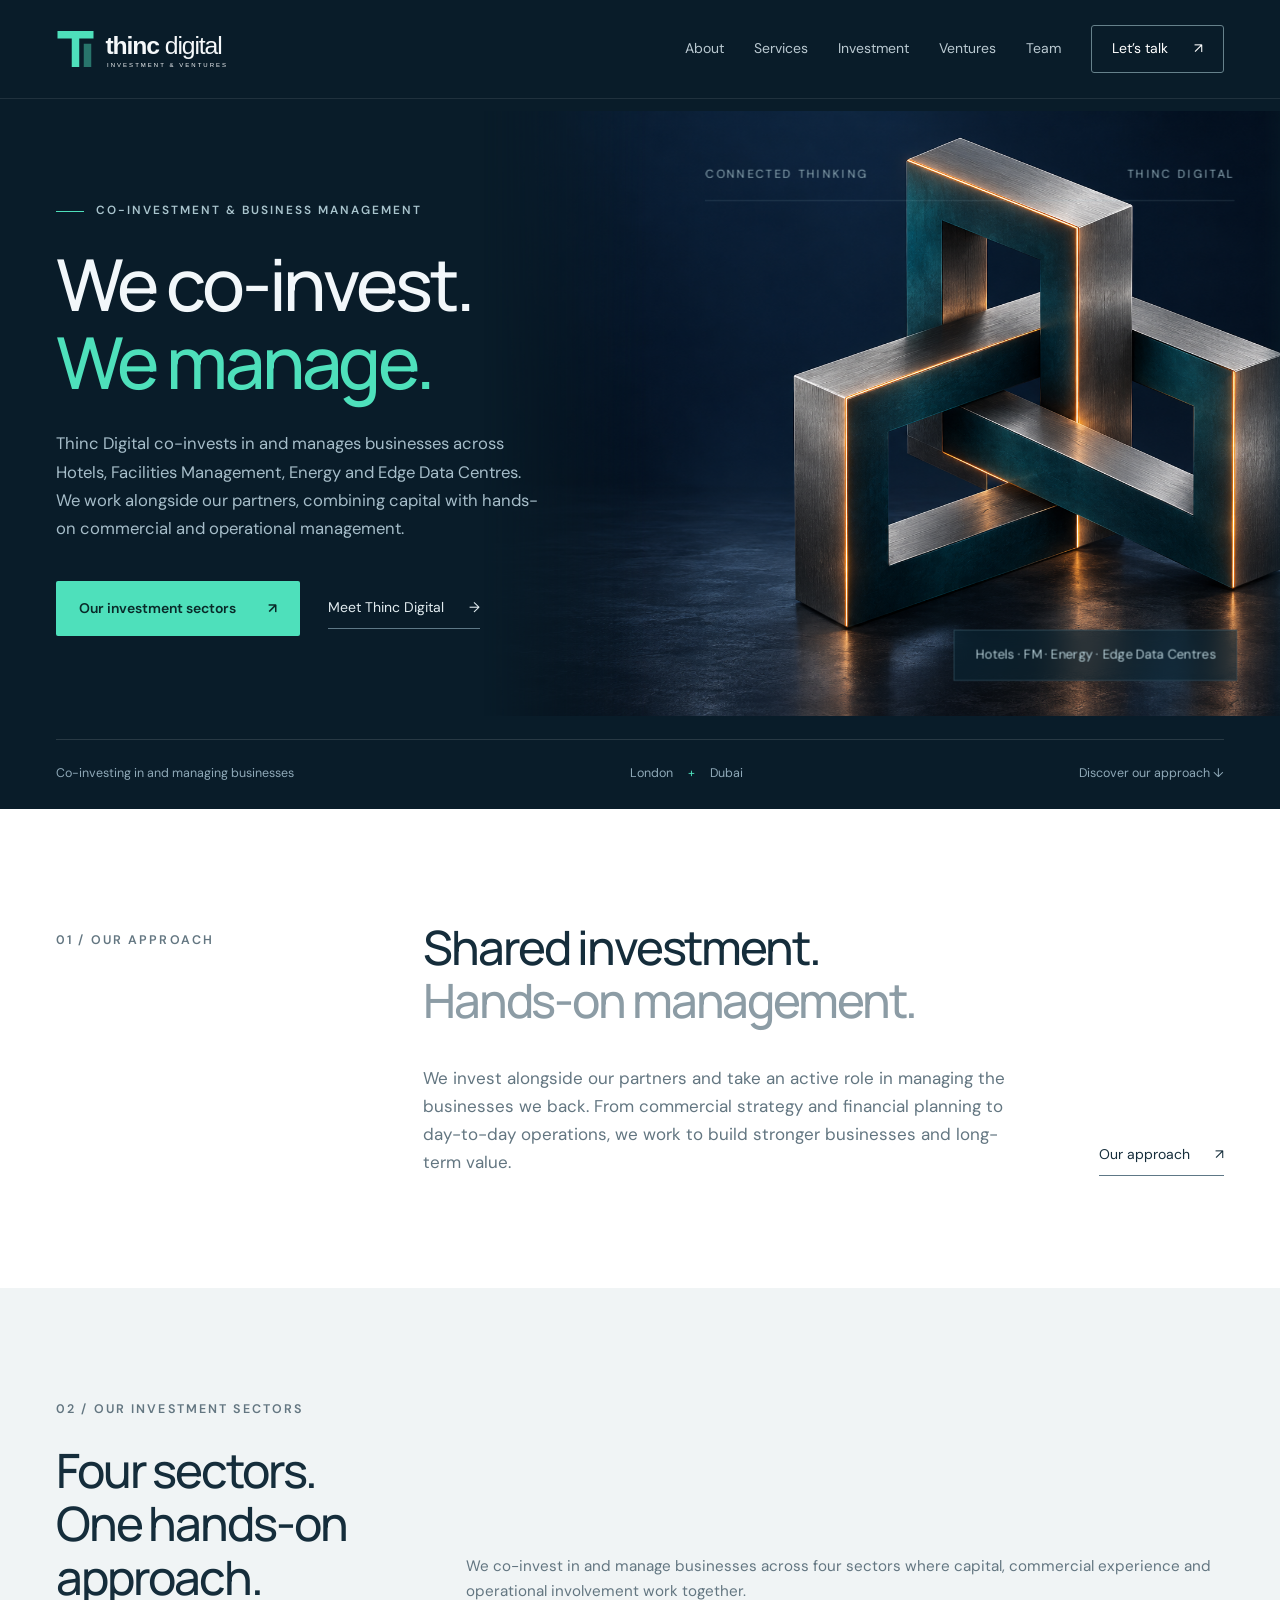
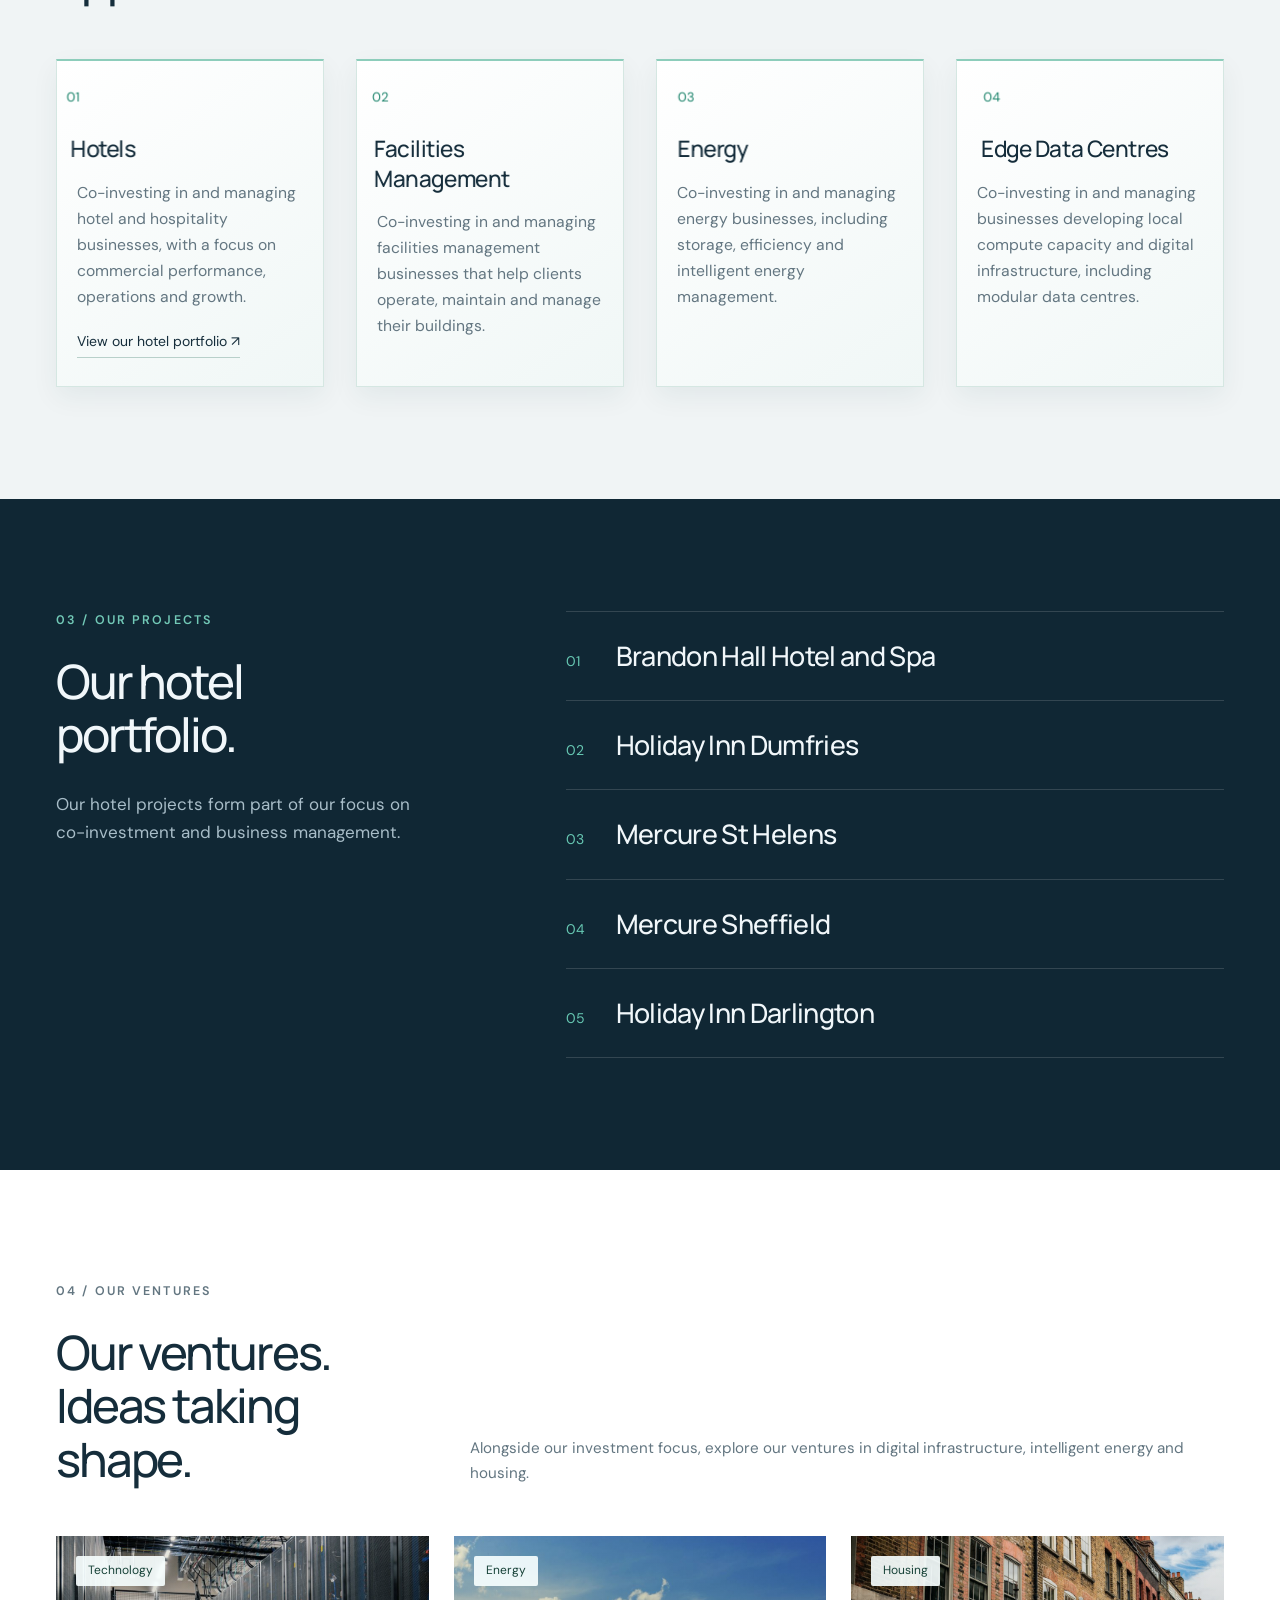
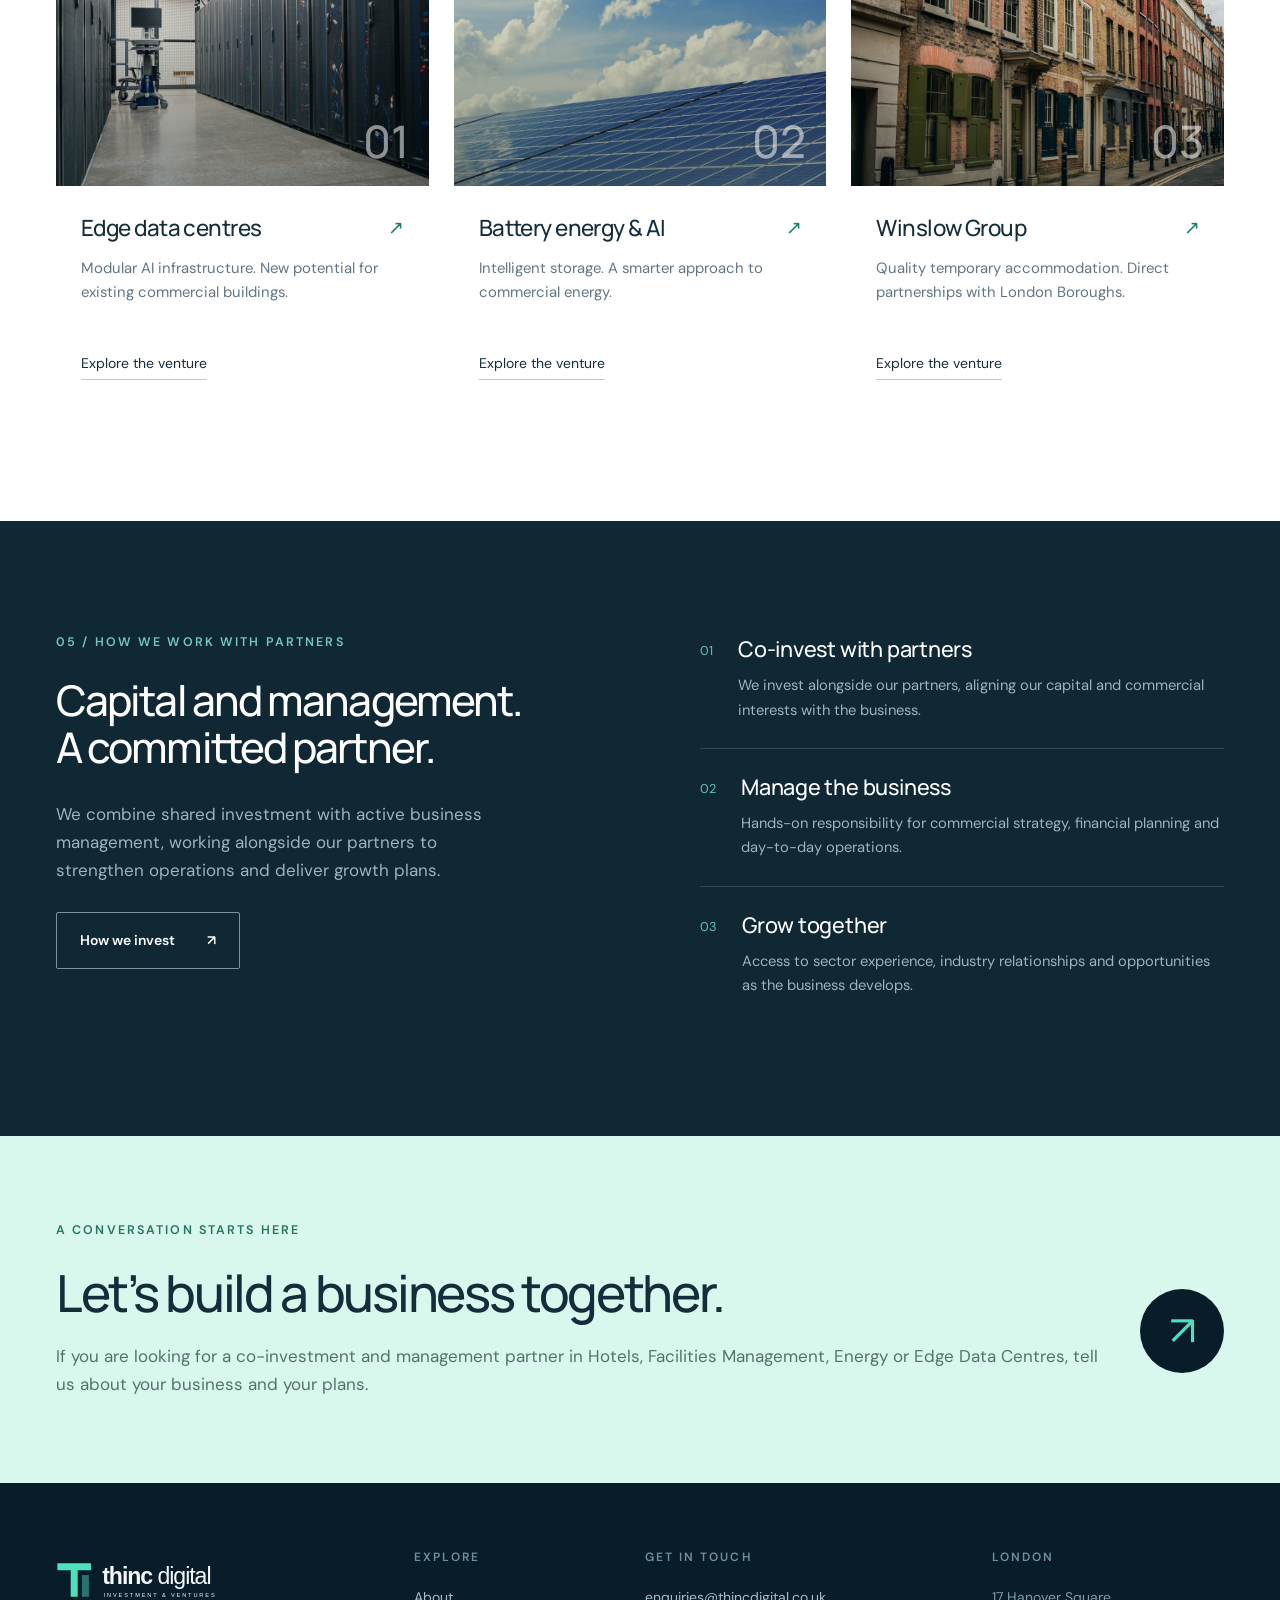
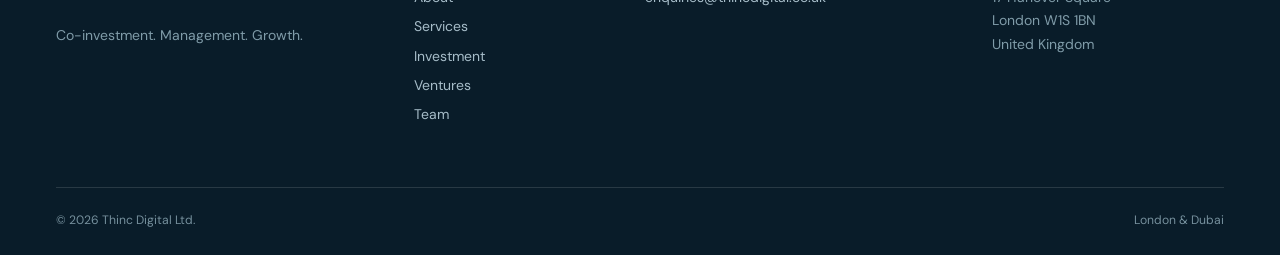
==== index.html @ 0d897b1b "Add files via upload" ====
<!doctype html><html lang="en-GB"><head><meta charset="utf-8"><meta name="viewport" content="width=device-width,initial-scale=1"><title>Co-investment & Business Management — Thinc Digital</title><meta name="description" content="Thinc Digital co-invests in and manages businesses across Hotels, Facilities Management, Energy and Edge Data Centres, combining capital with hands-on commercial and operational management."><meta name="theme-color" content="#091c29"><link rel="icon" href="assets/img/favicon.svg" type="image/svg+xml"><link rel="stylesheet" href="assets/styles.css?v=8"></head><body><a class="skip" href="#main">Skip to content</a><header><div class="container nav"><a class="brand" href="index.html" aria-label="Thinc Digital home"><img src="assets/img/logo.svg" alt="Thinc Digital" width="240" height="52"></a><button class="menu" aria-expanded="false" aria-controls="navigation">Menu <span>＋</span></button><nav id="navigation" aria-label="Main navigation"><a href="about.html" >About</a><a href="services.html" >Services</a><a href="investment.html" >Investment</a><a href="index.html#ventures" >Ventures</a><a href="team.html" >Team</a><a class="contact-link" href="contact.html">Let’s talk <span>↗</span></a></nav></div></header><main id="main"><section class="hero"><div class="container hero-grid"><div class="hero-copy"><p class="eyebrow"><span class="mini-line"></span>Co-investment &amp; business management</p><h1>We co-invest.<br><em>We manage.</em></h1><p class="hero-desc">Thinc Digital co-invests in and manages businesses across Hotels, Facilities Management, Energy and Edge Data Centres. We work alongside our partners, combining capital with hands-on commercial and operational management.</p><div class="actions"><a class="button primary" href="#sectors">Our investment sectors <span>↗</span></a><a class="text-link" href="about.html">Meet Thinc Digital <span>→</span></a></div></div><div class="hero-visual entrance-3d" tabindex="0" role="img" aria-label="Three-second animated three-dimensional sculpture representing investment in hotels, facilities management, energy and edge data centres. Move your pointer or use arrow keys to change perspective."><img class="sculpture" src="assets/img/hero-3d.png" alt="" width="1536" height="1024"><div class="visual-caption"><span>CONNECTED THINKING</span><span>THINC DIGITAL</span></div><span class="scene-label">Hotels · FM · Energy · Edge Data Centres</span></div></div><div class="container hero-bottom"><span>Co-investing in and managing businesses</span><span>London <span class="cross">+</span> Dubai</span><a href="#intro">Discover our approach ↓</a></div></section>
<section class="intro section" id="intro"><div class="container intro-grid"><p class="eyebrow">01 / Our approach</p><div><h2>Shared investment.<br><span class="muted">Hands-on management.</span></h2><div class="intro-bottom"><p>We invest alongside our partners and take an active role in managing the businesses we back. From commercial strategy and financial planning to day-to-day operations, we work to build stronger businesses and long-term value.</p><a class="text-link dark-link" href="about.html">Our approach <span>↗</span></a></div></div></div></section>
<section class="section tinted" id="sectors"><div class="container"><div class="section-heading"><div><p class="eyebrow">02 / Our investment sectors</p><h2>Four sectors.<br>One hands-on approach.</h2></div><p>We co-invest in and manage businesses across four sectors where capital, commercial experience and operational involvement work together.</p></div><div class="detail-grid"><article><span class="detail-number">01</span><h3>Hotels</h3><p>Co-investing in and managing hotel and hospitality businesses, with a focus on commercial performance, operations and growth.</p><a class="card-link" href="#hotel-portfolio">View our hotel portfolio ↗</a></article><article><span class="detail-number">02</span><h3>Facilities Management</h3><p>Co-investing in and managing facilities management businesses that help clients operate, maintain and manage their buildings.</p></article><article><span class="detail-number">03</span><h3>Energy</h3><p>Co-investing in and managing energy businesses, including storage, efficiency and intelligent energy management.</p></article><article><span class="detail-number">04</span><h3>Edge Data Centres</h3><p>Co-investing in and managing businesses developing local compute capacity and digital infrastructure, including modular data centres.</p></article></div></div></section><section class="section hotel-portfolio" id="hotel-portfolio" aria-labelledby="hotel-portfolio-title"><div class="container hotel-portfolio-layout"><div class="hotel-portfolio-heading"><p class="eyebrow">03 / Our projects</p><h2 id="hotel-portfolio-title">Our hotel<br>portfolio.</h2><p>Our hotel projects form part of our focus on co-investment and business management.</p></div><ol class="hotel-projects"><li><span class="hotel-index">01</span><h3>Brandon Hall Hotel and Spa</h3></li><li><span class="hotel-index">02</span><h3>Holiday Inn Dumfries</h3></li><li><span class="hotel-index">03</span><h3>Mercure St Helens</h3></li><li><span class="hotel-index">04</span><h3>Mercure Sheffield</h3></li><li><span class="hotel-index">05</span><h3>Holiday Inn Darlington</h3></li></ol></div></section><section class="section" id="ventures"><div class="container"><div class="section-heading"><div><p class="eyebrow">04 / Our ventures</p><h2>Our ventures.<br>Ideas taking shape.</h2></div><p>Alongside our investment focus, explore our ventures in digital infrastructure, intelligent energy and housing.</p></div><div class="venture-grid"><a class="venture-card" href="ventures/edge-data-centres.html"><div class="venture-image v01"><span class="sector">Technology</span><span class="venture-number">01</span></div><div class="venture-content"><h3>Edge data centres<span>↗</span></h3><p>Modular AI infrastructure. New potential for existing commercial buildings.</p><span class="card-link">Explore the venture</span></div></a><a class="venture-card" href="ventures/battery-energy-ai.html"><div class="venture-image v02"><span class="sector">Energy</span><span class="venture-number">02</span></div><div class="venture-content"><h3>Battery energy & AI<span>↗</span></h3><p>Intelligent storage. A smarter approach to commercial energy.</p><span class="card-link">Explore the venture</span></div></a><a class="venture-card" href="ventures/winslow-group.html"><div class="venture-image v03" role="img" aria-label="Traditional brick terraced houses in London"><span class="sector">Housing</span><span class="venture-number">03</span></div><div class="venture-content"><h3>Winslow Group<span>↗</span></h3><p>Quality temporary accommodation. Direct partnerships with London Boroughs.</p><span class="card-link">Explore the venture</span></div></a></div></div></section><section class="approach section"><div class="container approach-grid"><div><p class="eyebrow">05 / How we work with partners</p><h2>Capital and management.<br>A committed partner.</h2><p>We combine shared investment with active business management, working alongside our partners to strengthen operations and deliver growth plans.</p><a class="button outline" href="investment.html">How we invest <span>↗</span></a></div><div class="approach-list"><article><span>01</span><div><h3>Co-invest with partners</h3><p>We invest alongside our partners, aligning our capital and commercial interests with the business.</p></div></article><article><span>02</span><div><h3>Manage the business</h3><p>Hands-on responsibility for commercial strategy, financial planning and day-to-day operations.</p></div></article><article><span>03</span><div><h3>Grow together</h3><p>Access to sector experience, industry relationships and opportunities as the business develops.</p></div></article></div></div></section><section class="cta"><div class="container"><p class="eyebrow">A conversation starts here</p><div class="cta-row"><div><h2>Let’s build a business together.</h2><p>If you are looking for a co-investment and management partner in Hotels, Facilities Management, Energy or Edge Data Centres, tell us about your business and your plans.</p></div><a class="round-link" href="contact.html" aria-label="Contact Thinc Digital">↗</a></div></div></section></main><footer><div class="container"><div class="footer-top"><div><a href="index.html"><img src="assets/img/logo.svg" alt="Thinc Digital" width="240" height="52"></a><p>Co-investment. Management. Growth.</p></div><div><p class="eyebrow">Explore</p><a href="about.html">About</a><a href="services.html">Services</a><a href="investment.html">Investment</a><a href="index.html#ventures">Ventures</a><a href="team.html">Team</a></div><div><p class="eyebrow">Get in touch</p><a href="mailto:enquiries@thincdigital.co.uk">enquiries@thincdigital.co.uk</a></div><div><p class="eyebrow">London</p><p>17 Hanover Square<br>London W1S 1BN<br>United Kingdom</p></div></div><div class="footer-bottom"><span>© 2026 Thinc Digital Ltd.</span><span>London &amp; Dubai</span></div></div></footer><script src="assets/nav.js"></script><script src="assets/depth.js?v=3"></script></body></html>
---- assets/styles.css ----
@import url('https://fonts.googleapis.com/css2?family=DM+Sans:wght@400;450;500;600;700&family=Manrope:wght@400;500;600;650;700;800&display=swap');
:root{--navy:#091c29;--navy2:#102b3a;--teal:#4ee0bb;--ink:#152d3b;--muted:#637681;--line:#dce4e8;--paper:#f0f4f5;--font:'DM Sans',Arial,sans-serif;--display:'Manrope',Arial,sans-serif}*{box-sizing:border-box}html{scroll-behavior:smooth;scroll-padding-top:96px}body{margin:0;background:white;color:var(--ink);font:17px/1.65 var(--font);-webkit-font-smoothing:antialiased}a{color:inherit;text-decoration:none}button{font:inherit}img{max-width:100%;display:block}h1,h2,h3,p{margin:0}h1,h2,h3{font-family:var(--display);font-weight:500;line-height:1.13;letter-spacing:-.045em}h1{font-size:clamp(3rem,5.6vw,5.6rem)}h2{font-size:clamp(2.25rem,3.7vw,3.8rem)}h3{font-size:1.5rem;letter-spacing:-.025em}p{color:var(--muted)}p+p{margin-top:20px}.container{width:min(1320px,calc(100% - 112px));margin:auto}.eyebrow{font-size:.78rem;font-weight:600;text-transform:uppercase;letter-spacing:.17em;line-height:1.5;margin-bottom:25px}.section{padding:112px 0}.skip{position:fixed;top:-60px;left:15px;z-index:100;background:var(--teal);padding:12px}.skip:focus{top:10px}:focus-visible{outline:2px solid #12aa86;outline-offset:6px}header{background:var(--navy);color:#eaf2f5;position:sticky;top:0;z-index:20;border-bottom:1px solid #ffffff18}.nav{display:flex;align-items:center;justify-content:space-between;min-height:98px;gap:30px}.brand img{width:225px;height:auto}nav{display:flex;align-items:center;gap:30px}nav>a{font-size:.9rem;color:#bac9d1;transition:color .2s}nav>a:hover,nav>a[aria-current]{color:var(--teal)}.contact-link{border:1px solid #66818b;border-radius:3px;padding:11px 20px;color:white;display:flex;gap:26px}.menu{display:none}.hero{overflow:hidden;background:var(--navy);color:#f2f7fa}.hero-grid{display:grid;grid-template-columns:1.05fr 1fr;align-items:center;min-height:640px;position:relative;gap:10px}.hero-copy{position:relative;z-index:2;padding:72px 0}.hero .eyebrow{color:#a9c4cd;font-size:.74rem;display:flex;gap:12px;align-items:center}.mini-line{width:28px;height:1px;background:var(--teal)}.hero h1{max-width:700px;line-height:1.09;font-weight:500}.hero h1 em{font-style:normal;color:var(--teal)}.hero-desc{max-width:490px;margin-top:28px;color:#a6bdc9;line-height:1.7;font-size:1.04rem}.actions{display:flex;align-items:center;gap:28px;margin-top:38px;flex-wrap:wrap}.button{display:inline-flex;align-items:center;justify-content:space-between;gap:32px;padding:16px 23px;border-radius:2px;font-size:.88rem;font-weight:600;transition:transform .25s,background .25s}.button:hover{transform:translateY(-3px)}.primary{background:var(--teal);color:#092a29}.primary:hover{background:#80edcf}.text-link{display:inline-flex;align-items:center;gap:25px;font-size:.88rem;border-bottom:1px solid #5e7886;padding:9px 0;color:#e3edf1;white-space:nowrap}.hero-visual{position:relative;min-width:0;height:550px;perspective:1100px;isolation:isolate;transform-style:preserve-3d;--rx:0deg;--ry:0deg;--px:0px;--py:0px;outline-offset:-8px}.sculpture{position:absolute;width:145%;max-width:none;height:110%;left:-31%;top:-6%;object-fit:cover;object-position:70% center;mix-blend-mode:lighten;transform:rotateX(var(--rx)) rotateY(var(--ry)) translate3d(var(--px),var(--py),0);transition:transform .35s ease-out;mask-image:linear-gradient(90deg,transparent,#000 20%,#000 95%,transparent)}.visual-caption{position:absolute;inset:30px 0 auto 55px;display:flex;justify-content:space-between;color:#8ea9b5;font-size:.7rem;letter-spacing:.18em;border-bottom:1px solid #aacbd02c;padding-bottom:16px;transform:translateZ(40px)}.scene-label{position:absolute;bottom:25px;right:0;border:1px solid #60819155;background:#0924339c;backdrop-filter:blur(10px);padding:13px 20px;color:#b3ccd4;font-size:.78rem;transform:translate3d(calc(var(--px) * -1),calc(var(--py) * -1),50px);transition:transform .4s}.hero-bottom{border-top:1px solid #ffffff20;display:flex;justify-content:space-between;gap:20px;padding-top:23px;padding-bottom:25px;font-size:.78rem;color:#8fa9b8}.cross{color:var(--teal);padding:0 12px}.intro-grid{display:grid;grid-template-columns:1fr 2.45fr;gap:40px}.intro .eyebrow{padding-top:10px}.muted{color:#8c9ca5}.intro-bottom{display:flex;gap:40px;align-items:end;justify-content:space-between;margin-top:36px}.intro-bottom p{max-width:590px}.dark-link{color:var(--ink)}.ventures{background:var(--paper)}.section-heading{display:flex;justify-content:space-between;gap:40px;align-items:end;margin-bottom:50px}.section-heading>p{font-size:.95rem}.venture-grid{display:grid;grid-template-columns:repeat(3,1fr);gap:25px;perspective:1200px}.venture-card{display:block;background:white;transition:transform .3s,box-shadow .3s;transform-style:preserve-3d}.venture-card:hover,.venture-card:focus-visible{transform:translateY(-9px) rotateX(2deg);box-shadow:0 25px 45px #12354a15}.venture-image{height:250px;background-color:var(--navy2);background-size:cover;background-position:center;position:relative;overflow:hidden}.venture-image::after{content:'';position:absolute;inset:0;background:linear-gradient(180deg,#04192210,#04192265)}.v01{background-image:url('img/compute.jpg')}.v02{background-image:url('img/energy.jpg')}.v03{background-image:url('img/housing-london.jpg')}.sector{position:absolute;top:20px;left:20px;background:#f8ffffe8;color:#164137;border-radius:2px;padding:5px 12px;font-size:.75rem;z-index:1}.venture-number{position:absolute;right:20px;bottom:15px;color:#fff8;font:500 2.8rem var(--display);z-index:1}.venture-content{padding:29px 25px}.venture-content h3{display:flex;justify-content:space-between;align-items:center;font-size:1.4rem;gap:10px}.venture-content h3 span{font-size:1.2rem;color:#177e68}.venture-content p{margin-top:15px;font-size:.93rem;min-height:76px}.card-link{display:inline-block;border-bottom:1px solid #b8d0ca;font-size:.8rem;margin-top:20px;padding-bottom:4px}.approach{background:#102734;color:white}.approach-grid{display:grid;grid-template-columns:1fr 1fr;gap:120px}.approach .eyebrow{color:#72c9b7}.approach h2{font-size:clamp(2.2rem,3.3vw,3.4rem)}.approach p{color:#9db3bf}.approach-grid>div>p:not(.eyebrow){margin:28px 0;max-width:450px}.outline{border:1px solid #7a939d;color:white}.approach-list article{display:flex;gap:25px;padding:26px 0;border-top:1px solid #ffffff25}.approach-list article:first-child{padding-top:4px;border-top:0}.approach-list article>span{color:#5bc6af;font-size:.8rem;padding-top:3px}.approach-list h3{font-size:1.35rem;letter-spacing:-.01em}.approach-list p{font-size:.92rem;margin-top:12px}.cta{padding:85px 0;background:#d8f7ed}.cta .eyebrow{color:#267462}.cta-row{display:flex;align-items:center;justify-content:space-between;gap:35px}.cta h2{font-size:clamp(2.3rem,4vw,4rem)}.cta p:not(.eyebrow){margin-top:20px;color:#517469}.round-link{display:grid;place-items:center;flex-shrink:0;width:84px;height:84px;background:var(--navy);color:var(--teal);border-radius:50%;font-size:2.6rem;transition:transform .3s}.round-link:hover{transform:rotate(45deg)}footer{background:var(--navy);color:#a7bdc9;padding:65px 0 25px;font-size:.83rem}.footer-top{display:grid;grid-template-columns:1.35fr .8fr 1.3fr 1fr;gap:45px;padding-bottom:55px}.footer-top img{width:210px}.footer-top>div>p:not(.eyebrow){margin-top:18px;color:#809ca9}.footer-top .eyebrow{font-size:.72rem;color:#71909e;margin-bottom:20px}.footer-top a{display:block;margin:6px 0}.footer-top a:hover{color:var(--teal)}.footer-bottom{display:flex;justify-content:space-between;border-top:1px solid #ffffff20;padding-top:22px;color:#76909d;font-size:.76rem}.inner-hero{background:var(--navy);color:#eef6fa;padding:65px 0 100px;position:relative;overflow:hidden}.inner-hero::after{content:'';position:absolute;right:-130px;top:60px;width:550px;height:550px;border:1px solid #4ee0bb28;transform:rotate(35deg);pointer-events:none}.inner-hero .eyebrow{color:var(--teal);margin-top:40px}.inner-hero h1{max-width:950px;font-size:clamp(2.8rem,5vw,5.2rem)}.inner-hero p:not(.eyebrow){max-width:660px;color:#a7bdc9;margin-top:28px;font-size:1.1rem}.inner-hero .button{margin-top:30px}.breadcrumb{font-size:.78rem;color:#72909f}.editorial{display:grid;grid-template-columns:1fr 1fr;gap:90px}.editorial-copy{padding-top:44px}.editorial h2{font-size:clamp(2rem,3.3vw,3.3rem)}.detail-grid{display:grid;grid-template-columns:repeat(3,1fr);gap:32px;margin-top:55px}.detail-grid article{padding:28px 0;border-top:1px solid #b8cdcd}.detail-number{display:block;color:#198269;font-size:.8rem;margin-bottom:25px}.detail-grid h3{font-size:1.4rem;line-height:1.3}.detail-grid p{margin-top:16px;font-size:.98rem}.tinted{background:var(--paper)}.checklist{margin:0;padding:0;list-style:none;color:var(--muted)}.checklist li{padding:12px 0;border-bottom:1px solid var(--line)}.checklist li::before{content:'✓';color:#14836a;padding-right:14px}.contact-grid{display:grid;grid-template-columns:2fr 1fr;gap:70px}.email-large{display:block;font-size:clamp(1.3rem,2.7vw,2.3rem);font-family:var(--display);letter-spacing:-.04em;overflow-wrap:anywhere;margin:25px 0}.contact-grid a:hover{color:#198269}.dubai{margin-top:35px!important;margin-bottom:12px!important}
@media(min-width:1550px){.hero-grid{min-height:720px}.hero-visual{height:630px}}@media(max-width:1150px){.container{width:calc(100% - 64px)}nav{gap:20px}.brand img{width:195px}.hero-grid{min-height:610px}.hero-visual{height:500px}.approach-grid{gap:60px}.footer-top{gap:25px}.intro-grid{grid-template-columns:1fr 3fr}.venture-image{height:210px}.venture-content{padding:25px 20px}.venture-content h3{font-size:1.2rem}}@media(max-width:900px){.nav{min-height:82px}.menu{display:flex;gap:22px;align-items:center;border:1px solid #50717e;color:white;background:transparent;padding:8px 14px;font-size:.87rem}.menu span{font-size:1.2rem}nav{display:none;position:absolute;left:0;right:0;top:82px;background:var(--navy);padding:25px 32px;border-bottom:1px solid #ffffff25;max-height:calc(100dvh - 82px);overflow:auto}nav.open{display:flex;align-items:stretch;flex-direction:column}.contact-link{justify-content:space-between}.hero-grid{grid-template-columns:1fr 1fr;min-height:560px}.hero-copy{padding:50px 0}.hero h1{font-size:3.5rem}.hero .eyebrow{font-size:.65rem;max-width:290px}.hero-visual{height:420px}.hero-desc{font-size:.95rem}.sculpture{width:175%;left:-45%;height:100%;top:5%}.visual-caption{left:20px;font-size:.62rem}.visual-caption span:last-child{display:none}.scene-label{font-size:.68rem;padding:10px;bottom:25px}.actions{gap:20px}.section{padding:80px 0}.intro-grid{grid-template-columns:1fr;gap:10px}.section-heading{gap:25px}.section-heading>p{max-width:260px}.venture-grid{gap:16px}.venture-image{height:190px}.venture-content{padding:20px 16px}.venture-content p{font-size:.86rem}.venture-content h3{font-size:1.15rem}.footer-top{grid-template-columns:1fr 1fr;gap:40px}.editorial{gap:35px}.detail-grid{gap:22px}.hero-bottom{font-size:.7rem}.hero-bottom>a{display:none}.approach-grid{gap:45px}.inner-hero{padding:40px 0 75px}}
@media(max-width:640px){.container{width:calc(100% - 40px)}.brand img{width:190px}.hero-grid{display:flex;flex-direction:column;gap:0;align-items:stretch}.hero-copy{padding:45px 0 10px}.hero h1{font-size:clamp(2.85rem,11vw,4rem);line-height:1.13}.hero .eyebrow{max-width:none;font-size:.66rem;letter-spacing:.12em;margin-bottom:24px}.hero-desc{max-width:440px;font-size:1rem;margin-top:24px}.actions{gap:18px;margin-top:28px}.button{font-size:.82rem;padding:14px 18px;gap:22px}.text-link{font-size:.82rem;gap:15px}.hero-visual{height:345px;margin-top:5px}.sculpture{width:118%;height:115%;left:-12%;top:-4%;object-position:70% center;mask-image:linear-gradient(90deg,transparent,#000 12%,#000 95%,transparent)}.visual-caption{inset:25px 0 auto 0;font-size:.65rem}.visual-caption span:last-child{display:block}.scene-label{bottom:12px}.hero-bottom{gap:15px;font-size:.65rem;align-items:center}.hero-bottom>span:first-child{max-width:150px}.section{padding:65px 0}.eyebrow{font-size:.73rem;margin-bottom:20px}h2{font-size:2.25rem}.intro-bottom{display:block;margin-top:25px}.intro-bottom .text-link{margin-top:18px}.section-heading{display:block;margin-bottom:30px}.section-heading>p{margin-top:25px;max-width:none}.section-heading>p br{display:none}.venture-grid{grid-template-columns:1fr;gap:25px}.venture-image{height:240px}.venture-content{padding:25px}.venture-content h3{font-size:1.5rem}.venture-content p{font-size:1rem;min-height:0}.card-link{margin-top:18px}.approach-grid{grid-template-columns:1fr;gap:40px}.approach-list article{gap:20px}.cta{padding:60px 0}.cta-row{gap:15px;align-items:start}.cta h2{font-size:2.3rem}.cta p:not(.eyebrow){font-size:.95rem}.round-link{width:58px;height:58px;font-size:1.8rem}.footer-top{grid-template-columns:1fr;gap:30px;padding-bottom:35px}.footer-top>div:nth-child(2){display:none}.footer-bottom{font-size:.7rem}.inner-hero .eyebrow{margin-top:30px}.inner-hero h1{font-size:2.7rem}.inner-hero h1 br{display:none}.inner-hero p:not(.eyebrow){font-size:1rem}.editorial{grid-template-columns:1fr;gap:24px}.editorial-copy{padding-top:0}.detail-grid{grid-template-columns:1fr;gap:10px;margin-top:30px}.detail-grid article{padding:22px 0}.detail-number{margin-bottom:15px}.contact-grid{grid-template-columns:1fr;gap:45px}.email-large{font-size:1.5rem}.cta-row h2{max-width:290px}}
@media(prefers-reduced-motion:reduce){html{scroll-behavior:auto}*,*::before,*::after{animation:none!important;transition:none!important}.sculpture,.scene-label,.venture-card{transform:none!important}}

.button,.text-link,.card-link,.menu,nav>a{font-size:max(.875rem,14px)}footer{font-size:.875rem}.footer-top .eyebrow{font-size:.75rem}
/* Site-wide dimensional visual system */
.dimensional{padding:45px 0 75px}.dimensional::after{display:none}.depth-layout{display:grid;grid-template-columns:minmax(0,1.3fr) minmax(0,1fr);gap:35px;align-items:center}.depth-copy{position:relative;z-index:1}.dimensional h1{font-size:clamp(2.6rem,4.3vw,4.4rem)}.dimensional .depth-copy>p:not(.eyebrow){font-size:1.02rem;max-width:610px}.depth-scene{position:relative;min-width:0;align-self:stretch;display:flex;flex-direction:column;justify-content:center;min-height:410px}.depth-caption{font-size:.76rem;letter-spacing:.16em;text-transform:uppercase;color:#84b8b4;padding:15px 0;border-bottom:1px solid #4ee0bb30}.depth-canvas{display:block;width:100%;height:390px;cursor:grab;touch-action:pan-y;outline-offset:-3px}.depth-canvas:active{cursor:grabbing}.depth-controls{display:flex;align-items:center;justify-content:space-between;gap:15px;color:#8bacae;font-size:.875rem;border-top:1px solid #4ee0bb30;padding:13px 0}.motion-toggle{font:inherit;color:#b8eadd;border:1px solid #4ee0bb50;background:#113c41;padding:7px 13px;border-radius:3px;cursor:pointer}.motion-toggle:hover{background:#1b5052}.detail-grid,.contact-grid,.approach-list{perspective:1200px}.depth-card{--tilt-x:0deg;--tilt-y:0deg;transform:rotateX(var(--tilt-x)) rotateY(var(--tilt-y));transform-style:preserve-3d;transition:transform .25s ease-out,box-shadow .25s,padding .25s}.detail-grid .depth-card{padding:28px 20px;background:linear-gradient(145deg,#fff,#f0f7f6);box-shadow:0 10px 25px #143c4510;border:1px solid #d5e7e2;border-top:2px solid #8dcdbb}.detail-grid .depth-card:hover{box-shadow:0 18px 35px #143c4520}.depth-card h3{transform:translateZ(14px)}.depth-card .detail-number{transform:translateZ(22px)}
@media(max-width:1000px){.depth-layout{grid-template-columns:1.3fr 1fr;gap:15px}.depth-canvas{height:330px}.depth-scene{min-height:360px}.dimensional h1{font-size:3rem}}
@media(max-width:720px){.depth-layout{grid-template-columns:1fr}.depth-scene{min-height:0;margin-top:25px}.depth-canvas{height:300px}.dimensional{padding:25px 0 35px}.dimensional h1{font-size:2.7rem}.depth-caption{padding:12px 0}.depth-controls{font-size:.875rem}.depth-copy .breadcrumb{display:inline-block;margin-top:5px}}
@media(prefers-reduced-motion:reduce){.depth-card,.depth-card h3,.depth-card .detail-number{transform:none!important}}
/* Short arrival animation: runs once per page load, never loops. */
@keyframes thinc-arrival{0%{opacity:.1;transform:perspective(1000px) rotateY(-35deg) rotateX(12deg) translate3d(30px,24px,-150px) scale(.82)}65%{opacity:1}100%{opacity:1;transform:perspective(1000px) rotateY(0) rotateX(0) translate3d(0,0,0) scale(1)}}
.entrance-3d .sculpture{animation:thinc-arrival 3s cubic-bezier(.16,1,.3,1) backwards}
@keyframes thinc-scene-arrival{from{opacity:.15;transform:scale(.86) translateY(16px)}to{opacity:1;transform:scale(1) translateY(0)}}
.depth-canvas{animation:thinc-scene-arrival 3s cubic-bezier(.16,1,.3,1) both}
@media(prefers-reduced-motion:reduce){.entrance-3d .sculpture,.depth-canvas{animation:none!important}}
/* Sector-specific component and development sequences. */
.assembly-scene{position:relative;min-width:0;align-self:center}.assembly-stage{position:relative;width:100%;height:430px;overflow:hidden;background:#091c29;border-radius:4px}.assembly-poster{position:absolute;inset:0;width:100%;height:100%;object-fit:contain}.assembly-canvas{display:block;position:relative;width:100%;height:100%;opacity:0}.assembly-ready .assembly-canvas{opacity:1}.assembly-ready .assembly-poster{visibility:hidden}.assembly-progress{height:2px;background:#4ee0bb20}.assembly-progress span{display:block;height:100%;background:#4ee0bb;transform:scaleX(0);transform-origin:left}.assembly-replay{font:inherit;color:#b8eadd;border:1px solid #4ee0bb50;background:#113c41;padding:7px 13px;border-radius:3px;cursor:pointer;white-space:nowrap}.assembly-replay:hover{background:#1b5052}.assembly-scene .depth-controls{border:0}.assembly-label{font-size:.875rem}.assembly-scene .depth-caption{letter-spacing:.12em}.assembly-stage::after{content:'';position:absolute;inset:0;pointer-events:none;box-shadow:inset 0 0 20px 8px #091c29}
@media(max-width:1000px){.assembly-stage{height:345px}}
@media(max-width:720px){.assembly-scene{margin-top:24px}.assembly-stage{height:360px}.assembly-scene .depth-controls{gap:8px}}
@media(max-width:380px){.assembly-stage{height:300px}.assembly-replay{padding:7px 9px}}

.concept-note{font-size:.75rem;color:#7d9caa;margin-top:7px;letter-spacing:.04em}
.inner-hero .assembly-scene .concept-note{font-size:.75rem;color:#7d9caa;margin-top:7px;letter-spacing:.04em}

#sectors .detail-grid{grid-template-columns:repeat(4,minmax(0,1fr))}
@media(max-width:1100px){#sectors .detail-grid{grid-template-columns:repeat(2,minmax(0,1fr))}}
@media(max-width:640px){#sectors .detail-grid{grid-template-columns:1fr}.scene-label{max-width:100%;text-align:center}}

/* Hotel portfolio: project names supplied by Thinc Digital. */
.hotel-portfolio{background:#102734;color:#f1f7fa}.hotel-portfolio-layout{display:grid;grid-template-columns:1fr 1.55fr;gap:85px}.hotel-portfolio .eyebrow{color:#72c9b7}.hotel-portfolio-heading>p:last-child{color:#a8bdc8;margin-top:28px;max-width:370px}.hotel-projects{list-style:none;padding:0;margin:0}.hotel-projects li{display:flex;align-items:baseline;gap:25px;padding:26px 0;border-top:1px solid #ffffff25}.hotel-projects li:last-child{border-bottom:1px solid #ffffff25}.hotel-index{font-size:.875rem;color:#67c8b3;flex:0 0 25px}.hotel-projects h3{font-size:clamp(1.25rem,2.1vw,1.8rem);line-height:1.35;letter-spacing:-.025em}.hotel-projects li{transition:padding-left .25s,background .25s}.hotel-projects li:hover{padding-left:12px;background:#4ee0bb08}@media(max-width:900px){.hotel-portfolio-layout{gap:40px;grid-template-columns:1fr 1.4fr}}@media(max-width:640px){.hotel-portfolio-layout{grid-template-columns:1fr;gap:30px}.hotel-projects li{gap:15px;padding:22px 0}.hotel-portfolio-heading>p:last-child{max-width:none;margin-top:22px}}
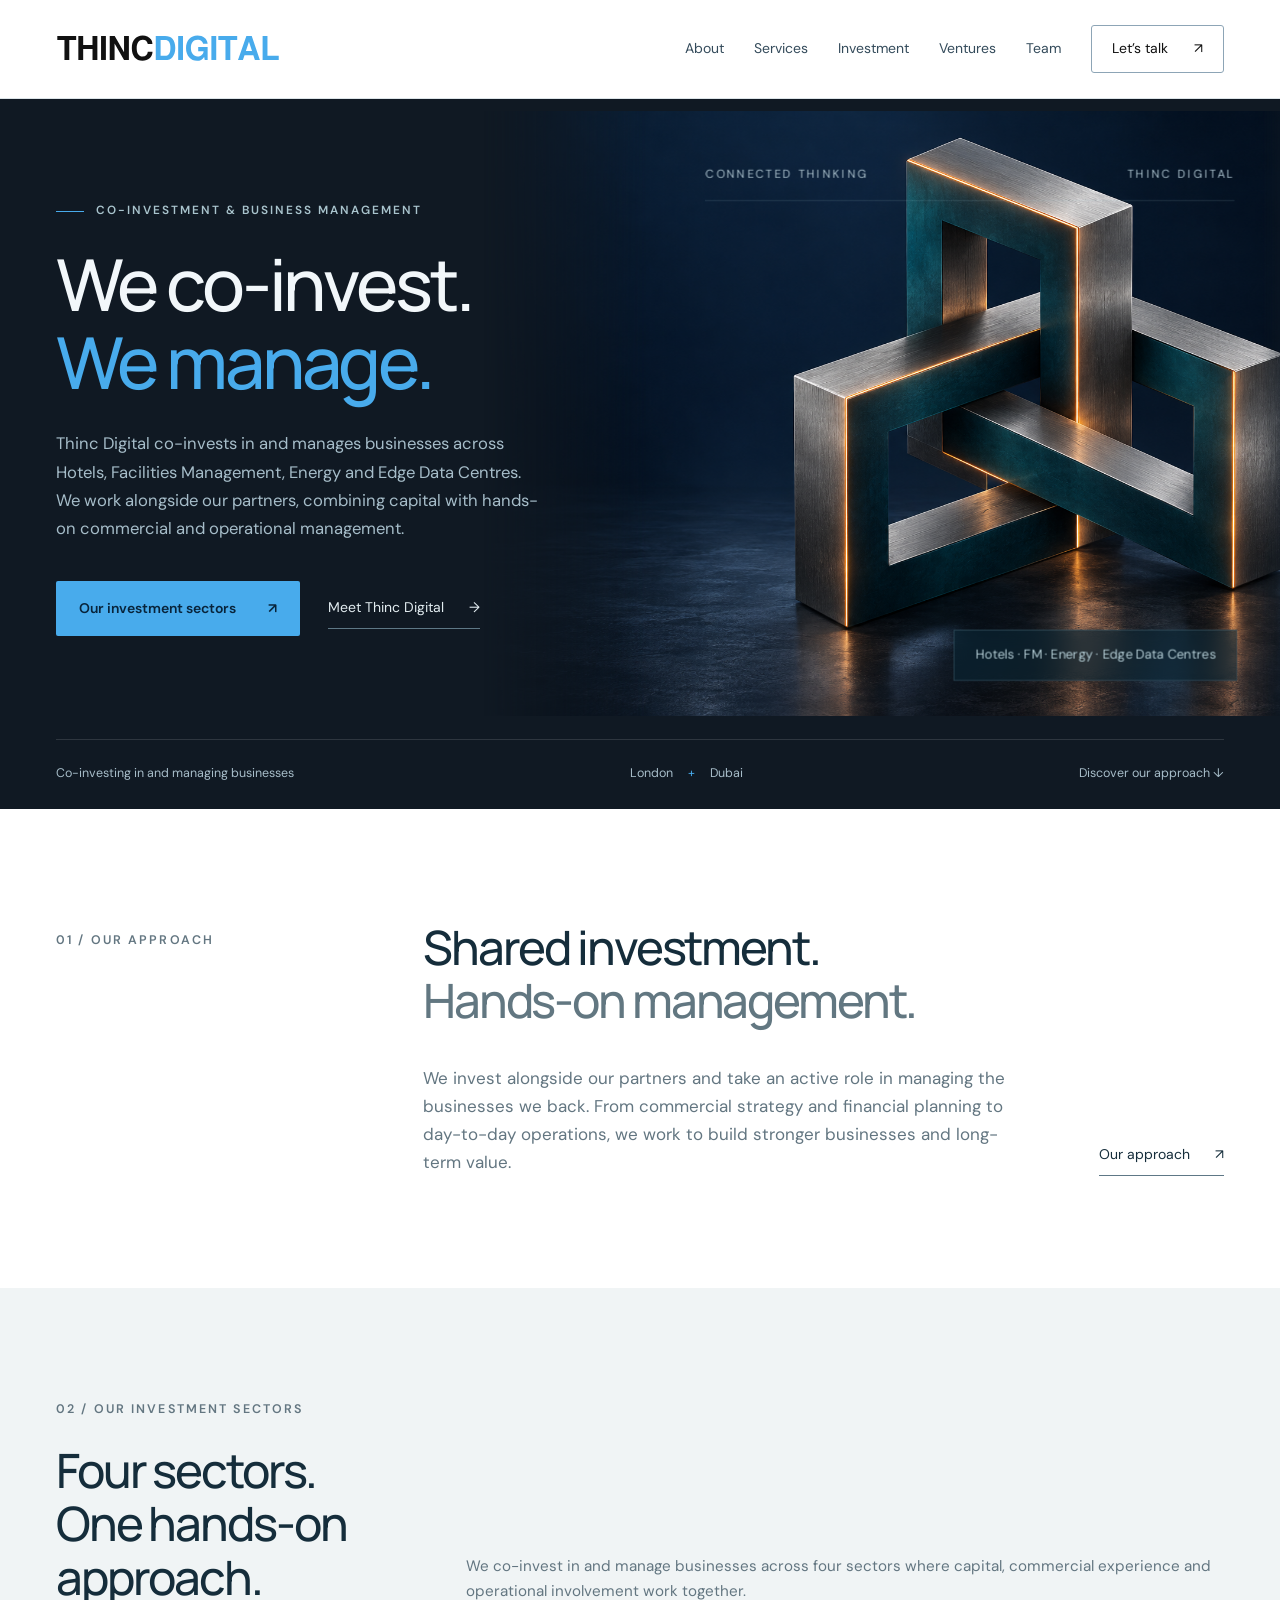
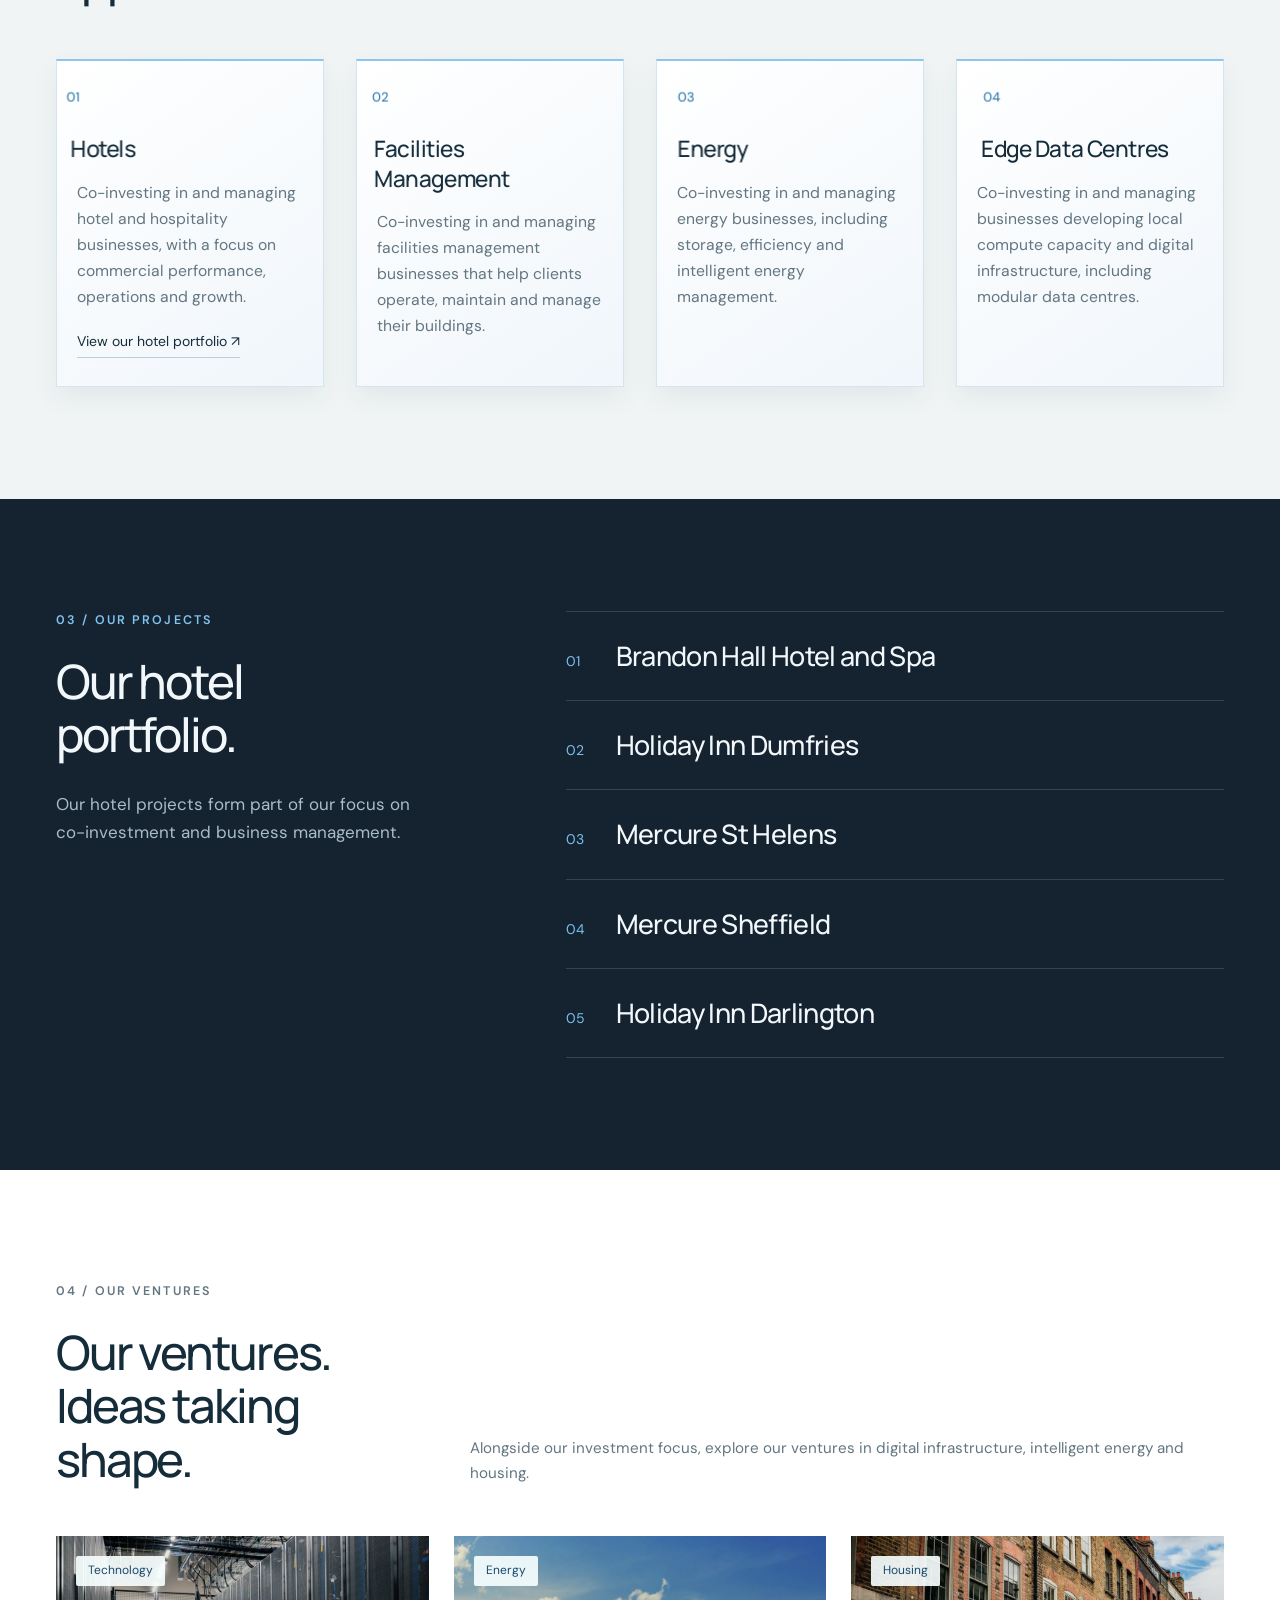
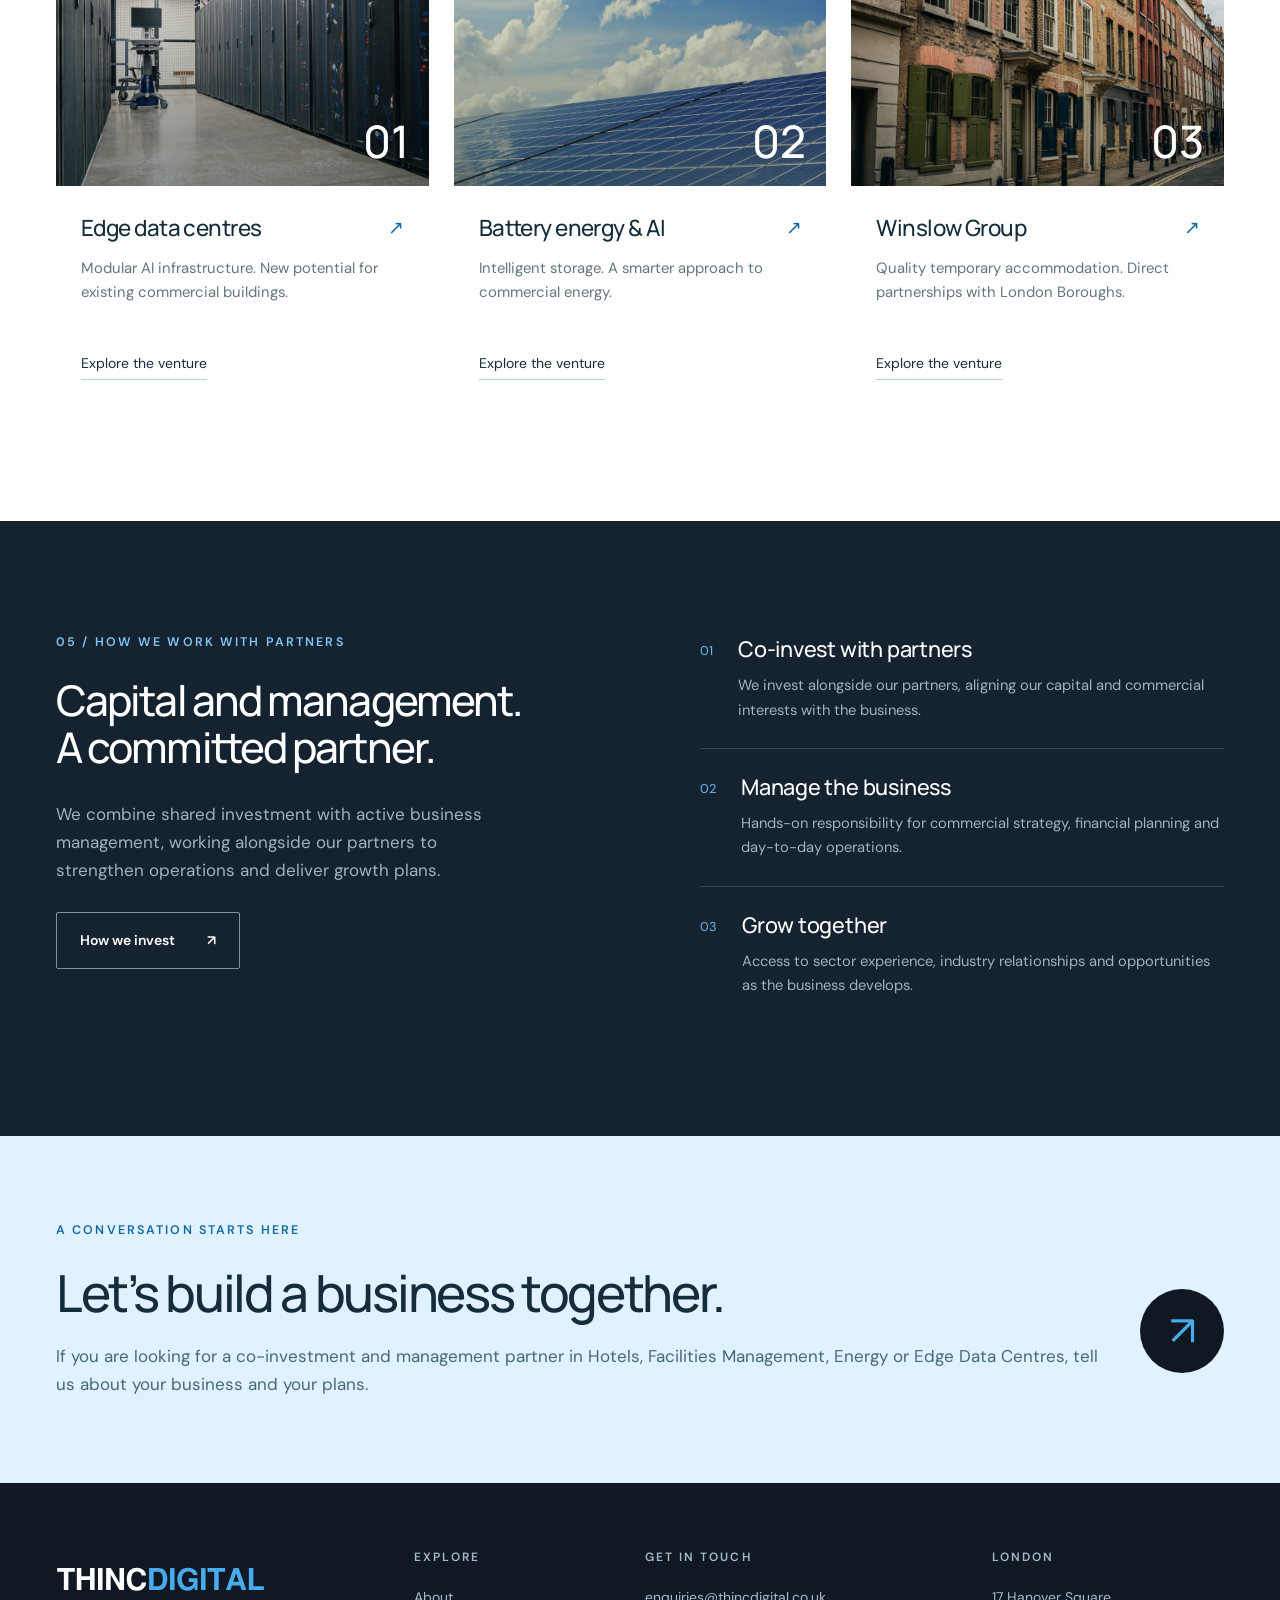
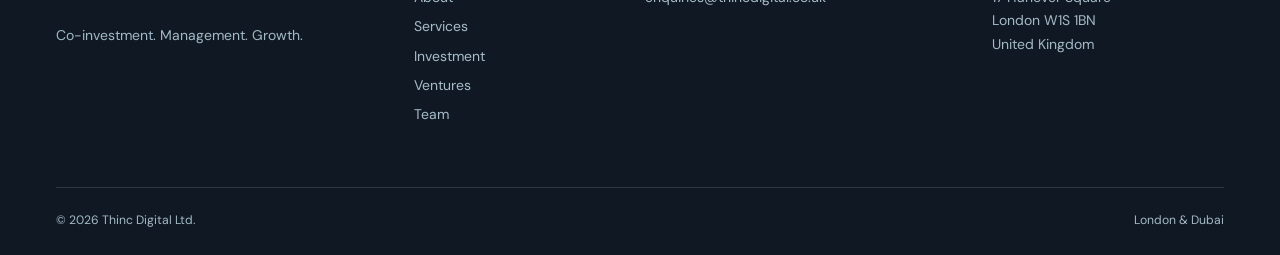
==== commit aa51ef64: "Add files via upload" ====
--- a/index.html
+++ b/index.html
@@ -1,3 +1,3 @@
-<!doctype html><html lang="en-GB"><head><meta charset="utf-8"><meta name="viewport" content="width=device-width,initial-scale=1"><title>Co-investment & Business Management — Thinc Digital</title><meta name="description" content="Thinc Digital co-invests in and manages businesses across Hotels, Facilities Management, Energy and Edge Data Centres, combining capital with hands-on commercial and operational management."><meta name="theme-color" content="#091c29"><link rel="icon" href="assets/img/favicon.svg" type="image/svg+xml"><link rel="stylesheet" href="assets/styles.css?v=8"></head><body><a class="skip" href="#main">Skip to content</a><header><div class="container nav"><a class="brand" href="index.html" aria-label="Thinc Digital home"><img src="assets/img/logo.svg" alt="Thinc Digital" width="240" height="52"></a><button class="menu" aria-expanded="false" aria-controls="navigation">Menu <span>＋</span></button><nav id="navigation" aria-label="Main navigation"><a href="about.html" >About</a><a href="services.html" >Services</a><a href="investment.html" >Investment</a><a href="index.html#ventures" >Ventures</a><a href="team.html" >Team</a><a class="contact-link" href="contact.html">Let’s talk <span>↗</span></a></nav></div></header><main id="main"><section class="hero"><div class="container hero-grid"><div class="hero-copy"><p class="eyebrow"><span class="mini-line"></span>Co-investment &amp; business management</p><h1>We co-invest.<br><em>We manage.</em></h1><p class="hero-desc">Thinc Digital co-invests in and manages businesses across Hotels, Facilities Management, Energy and Edge Data Centres. We work alongside our partners, combining capital with hands-on commercial and operational management.</p><div class="actions"><a class="button primary" href="#sectors">Our investment sectors <span>↗</span></a><a class="text-link" href="about.html">Meet Thinc Digital <span>→</span></a></div></div><div class="hero-visual entrance-3d" tabindex="0" role="img" aria-label="Three-second animated three-dimensional sculpture representing investment in hotels, facilities management, energy and edge data centres. Move your pointer or use arrow keys to change perspective."><img class="sculpture" src="assets/img/hero-3d.png" alt="" width="1536" height="1024"><div class="visual-caption"><span>CONNECTED THINKING</span><span>THINC DIGITAL</span></div><span class="scene-label">Hotels · FM · Energy · Edge Data Centres</span></div></div><div class="container hero-bottom"><span>Co-investing in and managing businesses</span><span>London <span class="cross">+</span> Dubai</span><a href="#intro">Discover our approach ↓</a></div></section>
+<!doctype html><html lang="en-GB"><head><meta charset="utf-8"><meta name="viewport" content="width=device-width,initial-scale=1"><title>Co-investment & Business Management — Thinc Digital</title><meta name="description" content="Thinc Digital co-invests in and manages businesses across Hotels, Facilities Management, Energy and Edge Data Centres."><meta name="theme-color" content="#101923"><link rel="icon" href="assets/img/favicon.svg?v=11" type="image/svg+xml"><link rel="stylesheet" href="assets/styles.css?v=11"></head><body><a class="skip" href="#main">Skip to content</a><header><div class="container nav"><a class="brand" href="index.html" aria-label="Thinc Digital home"><img src="assets/img/logo.svg?v=11" alt="Thinc Digital" width="240" height="52"></a><button class="menu" aria-expanded="false" aria-controls="navigation">Menu <span aria-hidden="true">＋</span></button><nav id="navigation" aria-label="Main navigation"><a href="about.html" >About</a><a href="services.html" >Services</a><a href="investment.html" >Investment</a><a href="index.html#ventures" >Ventures</a><a href="team.html" >Team</a><a class="contact-link" href="contact.html">Let’s talk <span>↗</span></a></nav></div></header><main id="main"><section class="hero"><div class="container hero-grid"><div class="hero-copy"><p class="eyebrow"><span class="mini-line"></span>Co-investment &amp; business management</p><h1>We co-invest.<br><em>We manage.</em></h1><p class="hero-desc">Thinc Digital co-invests in and manages businesses across Hotels, Facilities Management, Energy and Edge Data Centres. We work alongside our partners, combining capital with hands-on commercial and operational management.</p><div class="actions"><a class="button primary" href="#sectors">Our investment sectors <span>↗</span></a><a class="text-link" href="about.html">Meet Thinc Digital <span>→</span></a></div></div><div class="hero-visual entrance-3d" tabindex="0" role="img" aria-label="Three-second animated three-dimensional sculpture representing investment in hotels, facilities management, energy and edge data centres. Move your pointer or use arrow keys to change perspective."><div class="sculpture-frame"><img class="sculpture" src="assets/img/hero-3d.png" alt="" width="1536" height="1024" fetchpriority="high"></div><div class="visual-caption"><span>CONNECTED THINKING</span><span>THINC DIGITAL</span></div><span class="scene-label">Hotels · FM · Energy · Edge Data Centres</span></div></div><div class="container hero-bottom"><span>Co-investing in and managing businesses</span><span>London <span class="cross">+</span> Dubai</span><a href="#intro">Discover our approach ↓</a></div></section>
 <section class="intro section" id="intro"><div class="container intro-grid"><p class="eyebrow">01 / Our approach</p><div><h2>Shared investment.<br><span class="muted">Hands-on management.</span></h2><div class="intro-bottom"><p>We invest alongside our partners and take an active role in managing the businesses we back. From commercial strategy and financial planning to day-to-day operations, we work to build stronger businesses and long-term value.</p><a class="text-link dark-link" href="about.html">Our approach <span>↗</span></a></div></div></div></section>
-<section class="section tinted" id="sectors"><div class="container"><div class="section-heading"><div><p class="eyebrow">02 / Our investment sectors</p><h2>Four sectors.<br>One hands-on approach.</h2></div><p>We co-invest in and manage businesses across four sectors where capital, commercial experience and operational involvement work together.</p></div><div class="detail-grid"><article><span class="detail-number">01</span><h3>Hotels</h3><p>Co-investing in and managing hotel and hospitality businesses, with a focus on commercial performance, operations and growth.</p><a class="card-link" href="#hotel-portfolio">View our hotel portfolio ↗</a></article><article><span class="detail-number">02</span><h3>Facilities Management</h3><p>Co-investing in and managing facilities management businesses that help clients operate, maintain and manage their buildings.</p></article><article><span class="detail-number">03</span><h3>Energy</h3><p>Co-investing in and managing energy businesses, including storage, efficiency and intelligent energy management.</p></article><article><span class="detail-number">04</span><h3>Edge Data Centres</h3><p>Co-investing in and managing businesses developing local compute capacity and digital infrastructure, including modular data centres.</p></article></div></div></section><section class="section hotel-portfolio" id="hotel-portfolio" aria-labelledby="hotel-portfolio-title"><div class="container hotel-portfolio-layout"><div class="hotel-portfolio-heading"><p class="eyebrow">03 / Our projects</p><h2 id="hotel-portfolio-title">Our hotel<br>portfolio.</h2><p>Our hotel projects form part of our focus on co-investment and business management.</p></div><ol class="hotel-projects"><li><span class="hotel-index">01</span><h3>Brandon Hall Hotel and Spa</h3></li><li><span class="hotel-index">02</span><h3>Holiday Inn Dumfries</h3></li><li><span class="hotel-index">03</span><h3>Mercure St Helens</h3></li><li><span class="hotel-index">04</span><h3>Mercure Sheffield</h3></li><li><span class="hotel-index">05</span><h3>Holiday Inn Darlington</h3></li></ol></div></section><section class="section" id="ventures"><div class="container"><div class="section-heading"><div><p class="eyebrow">04 / Our ventures</p><h2>Our ventures.<br>Ideas taking shape.</h2></div><p>Alongside our investment focus, explore our ventures in digital infrastructure, intelligent energy and housing.</p></div><div class="venture-grid"><a class="venture-card" href="ventures/edge-data-centres.html"><div class="venture-image v01"><span class="sector">Technology</span><span class="venture-number">01</span></div><div class="venture-content"><h3>Edge data centres<span>↗</span></h3><p>Modular AI infrastructure. New potential for existing commercial buildings.</p><span class="card-link">Explore the venture</span></div></a><a class="venture-card" href="ventures/battery-energy-ai.html"><div class="venture-image v02"><span class="sector">Energy</span><span class="venture-number">02</span></div><div class="venture-content"><h3>Battery energy & AI<span>↗</span></h3><p>Intelligent storage. A smarter approach to commercial energy.</p><span class="card-link">Explore the venture</span></div></a><a class="venture-card" href="ventures/winslow-group.html"><div class="venture-image v03" role="img" aria-label="Traditional brick terraced houses in London"><span class="sector">Housing</span><span class="venture-number">03</span></div><div class="venture-content"><h3>Winslow Group<span>↗</span></h3><p>Quality temporary accommodation. Direct partnerships with London Boroughs.</p><span class="card-link">Explore the venture</span></div></a></div></div></section><section class="approach section"><div class="container approach-grid"><div><p class="eyebrow">05 / How we work with partners</p><h2>Capital and management.<br>A committed partner.</h2><p>We combine shared investment with active business management, working alongside our partners to strengthen operations and deliver growth plans.</p><a class="button outline" href="investment.html">How we invest <span>↗</span></a></div><div class="approach-list"><article><span>01</span><div><h3>Co-invest with partners</h3><p>We invest alongside our partners, aligning our capital and commercial interests with the business.</p></div></article><article><span>02</span><div><h3>Manage the business</h3><p>Hands-on responsibility for commercial strategy, financial planning and day-to-day operations.</p></div></article><article><span>03</span><div><h3>Grow together</h3><p>Access to sector experience, industry relationships and opportunities as the business develops.</p></div></article></div></div></section><section class="cta"><div class="container"><p class="eyebrow">A conversation starts here</p><div class="cta-row"><div><h2>Let’s build a business together.</h2><p>If you are looking for a co-investment and management partner in Hotels, Facilities Management, Energy or Edge Data Centres, tell us about your business and your plans.</p></div><a class="round-link" href="contact.html" aria-label="Contact Thinc Digital">↗</a></div></div></section></main><footer><div class="container"><div class="footer-top"><div><a href="index.html"><img src="assets/img/logo.svg" alt="Thinc Digital" width="240" height="52"></a><p>Co-investment. Management. Growth.</p></div><div><p class="eyebrow">Explore</p><a href="about.html">About</a><a href="services.html">Services</a><a href="investment.html">Investment</a><a href="index.html#ventures">Ventures</a><a href="team.html">Team</a></div><div><p class="eyebrow">Get in touch</p><a href="mailto:enquiries@thincdigital.co.uk">enquiries@thincdigital.co.uk</a></div><div><p class="eyebrow">London</p><p>17 Hanover Square<br>London W1S 1BN<br>United Kingdom</p></div></div><div class="footer-bottom"><span>© 2026 Thinc Digital Ltd.</span><span>London &amp; Dubai</span></div></div></footer><script src="assets/nav.js"></script><script src="assets/depth.js?v=3"></script></body></html>+<section class="section tinted" id="sectors"><div class="container"><div class="section-heading"><div><p class="eyebrow">02 / Our investment sectors</p><h2>Four sectors.<br>One hands-on approach.</h2></div><p>We co-invest in and manage businesses across four sectors where capital, commercial experience and operational involvement work together.</p></div><div class="detail-grid"><article><span class="detail-number">01</span><h3>Hotels</h3><p>Co-investing in and managing hotel and hospitality businesses, with a focus on commercial performance, operations and growth.</p><a class="card-link" href="#hotel-portfolio">View our hotel portfolio ↗</a></article><article><span class="detail-number">02</span><h3>Facilities Management</h3><p>Co-investing in and managing facilities management businesses that help clients operate, maintain and manage their buildings.</p></article><article><span class="detail-number">03</span><h3>Energy</h3><p>Co-investing in and managing energy businesses, including storage, efficiency and intelligent energy management.</p></article><article><span class="detail-number">04</span><h3>Edge Data Centres</h3><p>Co-investing in and managing businesses developing local compute capacity and digital infrastructure, including modular data centres.</p></article></div></div></section><section class="section hotel-portfolio" id="hotel-portfolio" aria-labelledby="hotel-portfolio-title"><div class="container hotel-portfolio-layout"><div class="hotel-portfolio-heading"><p class="eyebrow">03 / Our projects</p><h2 id="hotel-portfolio-title">Our hotel<br>portfolio.</h2><p>Our hotel projects form part of our focus on co-investment and business management.</p></div><ol class="hotel-projects"><li><span class="hotel-index">01</span><h3>Brandon Hall Hotel and Spa</h3></li><li><span class="hotel-index">02</span><h3>Holiday Inn Dumfries</h3></li><li><span class="hotel-index">03</span><h3>Mercure St Helens</h3></li><li><span class="hotel-index">04</span><h3>Mercure Sheffield</h3></li><li><span class="hotel-index">05</span><h3>Holiday Inn Darlington</h3></li></ol></div></section><section class="section" id="ventures"><div class="container"><div class="section-heading"><div><p class="eyebrow">04 / Our ventures</p><h2>Our ventures.<br>Ideas taking shape.</h2></div><p>Alongside our investment focus, explore our ventures in digital infrastructure, intelligent energy and housing.</p></div><div class="venture-grid"><a class="venture-card" href="ventures/edge-data-centres.html"><div class="venture-image v01"><span class="sector">Technology</span><span class="venture-number">01</span></div><div class="venture-content"><h3>Edge data centres<span>↗</span></h3><p>Modular AI infrastructure. New potential for existing commercial buildings.</p><span class="card-link">Explore the venture</span></div></a><a class="venture-card" href="ventures/battery-energy-ai.html"><div class="venture-image v02"><span class="sector">Energy</span><span class="venture-number">02</span></div><div class="venture-content"><h3>Battery energy & AI<span>↗</span></h3><p>Intelligent storage. A smarter approach to commercial energy.</p><span class="card-link">Explore the venture</span></div></a><a class="venture-card" href="ventures/winslow-group.html"><div class="venture-image v03" role="img" aria-label="Traditional brick terraced houses in London"><span class="sector">Housing</span><span class="venture-number">03</span></div><div class="venture-content"><h3>Winslow Group<span>↗</span></h3><p>Quality temporary accommodation. Direct partnerships with London Boroughs.</p><span class="card-link">Explore the venture</span></div></a></div></div></section><section class="approach section"><div class="container approach-grid"><div><p class="eyebrow">05 / How we work with partners</p><h2>Capital and management.<br>A committed partner.</h2><p>We combine shared investment with active business management, working alongside our partners to strengthen operations and deliver growth plans.</p><a class="button outline" href="investment.html">How we invest <span>↗</span></a></div><div class="approach-list"><article><span>01</span><div><h3>Co-invest with partners</h3><p>We invest alongside our partners, aligning our capital and commercial interests with the business.</p></div></article><article><span>02</span><div><h3>Manage the business</h3><p>Hands-on responsibility for commercial strategy, financial planning and day-to-day operations.</p></div></article><article><span>03</span><div><h3>Grow together</h3><p>Access to sector experience, industry relationships and opportunities as the business develops.</p></div></article></div></div></section><section class="cta"><div class="container"><p class="eyebrow">A conversation starts here</p><div class="cta-row"><div><h2>Let’s build a business together.</h2><p>If you are looking for a co-investment and management partner in Hotels, Facilities Management, Energy or Edge Data Centres, tell us about your business and your plans.</p></div><a class="round-link" href="contact.html" aria-label="Contact Thinc Digital">↗</a></div></div></section></main><footer><div class="container"><div class="footer-top"><div><a href="index.html"><img src="assets/img/logo-white.svg?v=11" alt="Thinc Digital" width="240" height="52"></a><p>Co-investment. Management. Growth.</p></div><div><p class="eyebrow">Explore</p><a href="about.html">About</a><a href="services.html">Services</a><a href="investment.html">Investment</a><a href="index.html#ventures">Ventures</a><a href="team.html">Team</a></div><div><p class="eyebrow">Get in touch</p><a href="mailto:enquiries@thincdigital.co.uk">enquiries@thincdigital.co.uk</a></div><div><p class="eyebrow">London</p><p>17 Hanover Square<br>London W1S 1BN<br>United Kingdom</p></div></div><div class="footer-bottom"><span>© 2026 Thinc Digital Ltd.</span><span>London &amp; Dubai</span></div></div></footer><script src="assets/nav.js?v=9"></script><script src="assets/depth.js?v=11"></script></body></html>
--- a/assets/styles.css
+++ b/assets/styles.css
@@ -1,12 +1,12 @@
 @import url('https://fonts.googleapis.com/css2?family=DM+Sans:wght@400;450;500;600;700&family=Manrope:wght@400;500;600;650;700;800&display=swap');
-:root{--navy:#091c29;--navy2:#102b3a;--teal:#4ee0bb;--ink:#152d3b;--muted:#637681;--line:#dce4e8;--paper:#f0f4f5;--font:'DM Sans',Arial,sans-serif;--display:'Manrope',Arial,sans-serif}*{box-sizing:border-box}html{scroll-behavior:smooth;scroll-padding-top:96px}body{margin:0;background:white;color:var(--ink);font:17px/1.65 var(--font);-webkit-font-smoothing:antialiased}a{color:inherit;text-decoration:none}button{font:inherit}img{max-width:100%;display:block}h1,h2,h3,p{margin:0}h1,h2,h3{font-family:var(--display);font-weight:500;line-height:1.13;letter-spacing:-.045em}h1{font-size:clamp(3rem,5.6vw,5.6rem)}h2{font-size:clamp(2.25rem,3.7vw,3.8rem)}h3{font-size:1.5rem;letter-spacing:-.025em}p{color:var(--muted)}p+p{margin-top:20px}.container{width:min(1320px,calc(100% - 112px));margin:auto}.eyebrow{font-size:.78rem;font-weight:600;text-transform:uppercase;letter-spacing:.17em;line-height:1.5;margin-bottom:25px}.section{padding:112px 0}.skip{position:fixed;top:-60px;left:15px;z-index:100;background:var(--teal);padding:12px}.skip:focus{top:10px}:focus-visible{outline:2px solid #12aa86;outline-offset:6px}header{background:var(--navy);color:#eaf2f5;position:sticky;top:0;z-index:20;border-bottom:1px solid #ffffff18}.nav{display:flex;align-items:center;justify-content:space-between;min-height:98px;gap:30px}.brand img{width:225px;height:auto}nav{display:flex;align-items:center;gap:30px}nav>a{font-size:.9rem;color:#bac9d1;transition:color .2s}nav>a:hover,nav>a[aria-current]{color:var(--teal)}.contact-link{border:1px solid #66818b;border-radius:3px;padding:11px 20px;color:white;display:flex;gap:26px}.menu{display:none}.hero{overflow:hidden;background:var(--navy);color:#f2f7fa}.hero-grid{display:grid;grid-template-columns:1.05fr 1fr;align-items:center;min-height:640px;position:relative;gap:10px}.hero-copy{position:relative;z-index:2;padding:72px 0}.hero .eyebrow{color:#a9c4cd;font-size:.74rem;display:flex;gap:12px;align-items:center}.mini-line{width:28px;height:1px;background:var(--teal)}.hero h1{max-width:700px;line-height:1.09;font-weight:500}.hero h1 em{font-style:normal;color:var(--teal)}.hero-desc{max-width:490px;margin-top:28px;color:#a6bdc9;line-height:1.7;font-size:1.04rem}.actions{display:flex;align-items:center;gap:28px;margin-top:38px;flex-wrap:wrap}.button{display:inline-flex;align-items:center;justify-content:space-between;gap:32px;padding:16px 23px;border-radius:2px;font-size:.88rem;font-weight:600;transition:transform .25s,background .25s}.button:hover{transform:translateY(-3px)}.primary{background:var(--teal);color:#092a29}.primary:hover{background:#80edcf}.text-link{display:inline-flex;align-items:center;gap:25px;font-size:.88rem;border-bottom:1px solid #5e7886;padding:9px 0;color:#e3edf1;white-space:nowrap}.hero-visual{position:relative;min-width:0;height:550px;perspective:1100px;isolation:isolate;transform-style:preserve-3d;--rx:0deg;--ry:0deg;--px:0px;--py:0px;outline-offset:-8px}.sculpture{position:absolute;width:145%;max-width:none;height:110%;left:-31%;top:-6%;object-fit:cover;object-position:70% center;mix-blend-mode:lighten;transform:rotateX(var(--rx)) rotateY(var(--ry)) translate3d(var(--px),var(--py),0);transition:transform .35s ease-out;mask-image:linear-gradient(90deg,transparent,#000 20%,#000 95%,transparent)}.visual-caption{position:absolute;inset:30px 0 auto 55px;display:flex;justify-content:space-between;color:#8ea9b5;font-size:.7rem;letter-spacing:.18em;border-bottom:1px solid #aacbd02c;padding-bottom:16px;transform:translateZ(40px)}.scene-label{position:absolute;bottom:25px;right:0;border:1px solid #60819155;background:#0924339c;backdrop-filter:blur(10px);padding:13px 20px;color:#b3ccd4;font-size:.78rem;transform:translate3d(calc(var(--px) * -1),calc(var(--py) * -1),50px);transition:transform .4s}.hero-bottom{border-top:1px solid #ffffff20;display:flex;justify-content:space-between;gap:20px;padding-top:23px;padding-bottom:25px;font-size:.78rem;color:#8fa9b8}.cross{color:var(--teal);padding:0 12px}.intro-grid{display:grid;grid-template-columns:1fr 2.45fr;gap:40px}.intro .eyebrow{padding-top:10px}.muted{color:#8c9ca5}.intro-bottom{display:flex;gap:40px;align-items:end;justify-content:space-between;margin-top:36px}.intro-bottom p{max-width:590px}.dark-link{color:var(--ink)}.ventures{background:var(--paper)}.section-heading{display:flex;justify-content:space-between;gap:40px;align-items:end;margin-bottom:50px}.section-heading>p{font-size:.95rem}.venture-grid{display:grid;grid-template-columns:repeat(3,1fr);gap:25px;perspective:1200px}.venture-card{display:block;background:white;transition:transform .3s,box-shadow .3s;transform-style:preserve-3d}.venture-card:hover,.venture-card:focus-visible{transform:translateY(-9px) rotateX(2deg);box-shadow:0 25px 45px #12354a15}.venture-image{height:250px;background-color:var(--navy2);background-size:cover;background-position:center;position:relative;overflow:hidden}.venture-image::after{content:'';position:absolute;inset:0;background:linear-gradient(180deg,#04192210,#04192265)}.v01{background-image:url('img/compute.jpg')}.v02{background-image:url('img/energy.jpg')}.v03{background-image:url('img/housing-london.jpg')}.sector{position:absolute;top:20px;left:20px;background:#f8ffffe8;color:#164137;border-radius:2px;padding:5px 12px;font-size:.75rem;z-index:1}.venture-number{position:absolute;right:20px;bottom:15px;color:#fff8;font:500 2.8rem var(--display);z-index:1}.venture-content{padding:29px 25px}.venture-content h3{display:flex;justify-content:space-between;align-items:center;font-size:1.4rem;gap:10px}.venture-content h3 span{font-size:1.2rem;color:#177e68}.venture-content p{margin-top:15px;font-size:.93rem;min-height:76px}.card-link{display:inline-block;border-bottom:1px solid #b8d0ca;font-size:.8rem;margin-top:20px;padding-bottom:4px}.approach{background:#102734;color:white}.approach-grid{display:grid;grid-template-columns:1fr 1fr;gap:120px}.approach .eyebrow{color:#72c9b7}.approach h2{font-size:clamp(2.2rem,3.3vw,3.4rem)}.approach p{color:#9db3bf}.approach-grid>div>p:not(.eyebrow){margin:28px 0;max-width:450px}.outline{border:1px solid #7a939d;color:white}.approach-list article{display:flex;gap:25px;padding:26px 0;border-top:1px solid #ffffff25}.approach-list article:first-child{padding-top:4px;border-top:0}.approach-list article>span{color:#5bc6af;font-size:.8rem;padding-top:3px}.approach-list h3{font-size:1.35rem;letter-spacing:-.01em}.approach-list p{font-size:.92rem;margin-top:12px}.cta{padding:85px 0;background:#d8f7ed}.cta .eyebrow{color:#267462}.cta-row{display:flex;align-items:center;justify-content:space-between;gap:35px}.cta h2{font-size:clamp(2.3rem,4vw,4rem)}.cta p:not(.eyebrow){margin-top:20px;color:#517469}.round-link{display:grid;place-items:center;flex-shrink:0;width:84px;height:84px;background:var(--navy);color:var(--teal);border-radius:50%;font-size:2.6rem;transition:transform .3s}.round-link:hover{transform:rotate(45deg)}footer{background:var(--navy);color:#a7bdc9;padding:65px 0 25px;font-size:.83rem}.footer-top{display:grid;grid-template-columns:1.35fr .8fr 1.3fr 1fr;gap:45px;padding-bottom:55px}.footer-top img{width:210px}.footer-top>div>p:not(.eyebrow){margin-top:18px;color:#809ca9}.footer-top .eyebrow{font-size:.72rem;color:#71909e;margin-bottom:20px}.footer-top a{display:block;margin:6px 0}.footer-top a:hover{color:var(--teal)}.footer-bottom{display:flex;justify-content:space-between;border-top:1px solid #ffffff20;padding-top:22px;color:#76909d;font-size:.76rem}.inner-hero{background:var(--navy);color:#eef6fa;padding:65px 0 100px;position:relative;overflow:hidden}.inner-hero::after{content:'';position:absolute;right:-130px;top:60px;width:550px;height:550px;border:1px solid #4ee0bb28;transform:rotate(35deg);pointer-events:none}.inner-hero .eyebrow{color:var(--teal);margin-top:40px}.inner-hero h1{max-width:950px;font-size:clamp(2.8rem,5vw,5.2rem)}.inner-hero p:not(.eyebrow){max-width:660px;color:#a7bdc9;margin-top:28px;font-size:1.1rem}.inner-hero .button{margin-top:30px}.breadcrumb{font-size:.78rem;color:#72909f}.editorial{display:grid;grid-template-columns:1fr 1fr;gap:90px}.editorial-copy{padding-top:44px}.editorial h2{font-size:clamp(2rem,3.3vw,3.3rem)}.detail-grid{display:grid;grid-template-columns:repeat(3,1fr);gap:32px;margin-top:55px}.detail-grid article{padding:28px 0;border-top:1px solid #b8cdcd}.detail-number{display:block;color:#198269;font-size:.8rem;margin-bottom:25px}.detail-grid h3{font-size:1.4rem;line-height:1.3}.detail-grid p{margin-top:16px;font-size:.98rem}.tinted{background:var(--paper)}.checklist{margin:0;padding:0;list-style:none;color:var(--muted)}.checklist li{padding:12px 0;border-bottom:1px solid var(--line)}.checklist li::before{content:'✓';color:#14836a;padding-right:14px}.contact-grid{display:grid;grid-template-columns:2fr 1fr;gap:70px}.email-large{display:block;font-size:clamp(1.3rem,2.7vw,2.3rem);font-family:var(--display);letter-spacing:-.04em;overflow-wrap:anywhere;margin:25px 0}.contact-grid a:hover{color:#198269}.dubai{margin-top:35px!important;margin-bottom:12px!important}
+:root{--navy:#101923;--navy2:#182936;--teal:#48abec;--ink:#152d3b;--muted:#637681;--line:#dce4e8;--paper:#f0f4f5;--font:'DM Sans',Arial,sans-serif;--display:'Manrope',Arial,sans-serif}*{box-sizing:border-box}html{scroll-behavior:smooth;scroll-padding-top:96px}body{margin:0;background:white;color:var(--ink);font:17px/1.65 var(--font);-webkit-font-smoothing:antialiased}a{color:inherit;text-decoration:none}button{font:inherit}img{max-width:100%;display:block}h1,h2,h3,p{margin:0}h1,h2,h3{font-family:var(--display);font-weight:500;line-height:1.13;letter-spacing:-.045em}h1{font-size:clamp(3rem,5.6vw,5.6rem)}h2{font-size:clamp(2.25rem,3.7vw,3.8rem)}h3{font-size:1.5rem;letter-spacing:-.025em}p{color:var(--muted)}p+p{margin-top:20px}.container{width:min(1320px,calc(100% - 112px));margin:auto}.eyebrow{font-size:.78rem;font-weight:600;text-transform:uppercase;letter-spacing:.17em;line-height:1.5;margin-bottom:25px}.section{padding:112px 0}.skip{position:fixed;top:-60px;left:15px;z-index:100;background:var(--teal);padding:12px}.skip:focus{top:10px}:focus-visible{outline:2px solid #166faa;outline-offset:6px}header{background:var(--navy);color:#eaf2f5;position:sticky;top:0;z-index:20;border-bottom:1px solid #ffffff18}.nav{display:flex;align-items:center;justify-content:space-between;min-height:98px;gap:30px}.brand img{width:225px;height:auto}nav{display:flex;align-items:center;gap:30px}nav>a{font-size:.9rem;color:#bac9d1;transition:color .2s}nav>a:hover,nav>a[aria-current]{color:var(--teal)}.contact-link{border:1px solid #66818b;border-radius:3px;padding:11px 20px;color:white;display:flex;gap:26px}.menu{display:none}.hero{overflow:hidden;background:var(--navy);color:#f2f7fa}.hero-grid{display:grid;grid-template-columns:1.05fr 1fr;align-items:center;min-height:640px;position:relative;gap:10px}.hero-copy{position:relative;z-index:2;padding:72px 0}.hero .eyebrow{color:#a9c4cd;font-size:.74rem;display:flex;gap:12px;align-items:center}.mini-line{width:28px;height:1px;background:var(--teal)}.hero h1{max-width:700px;line-height:1.09;font-weight:500}.hero h1 em{font-style:normal;color:var(--teal)}.hero-desc{max-width:490px;margin-top:28px;color:#a6bdc9;line-height:1.7;font-size:1.04rem}.actions{display:flex;align-items:center;gap:28px;margin-top:38px;flex-wrap:wrap}.button{display:inline-flex;align-items:center;justify-content:space-between;gap:32px;padding:16px 23px;border-radius:2px;font-size:.88rem;font-weight:600;transition:transform .25s,background .25s}.button:hover{transform:translateY(-3px)}.primary{background:var(--teal);color:#08243b}.primary:hover{background:#8bcdf8}.text-link{display:inline-flex;align-items:center;gap:25px;font-size:.88rem;border-bottom:1px solid #5e7886;padding:9px 0;color:#e3edf1;white-space:nowrap}.hero-visual{position:relative;min-width:0;height:550px;perspective:1100px;isolation:isolate;transform-style:preserve-3d;--rx:0deg;--ry:0deg;--px:0px;--py:0px;outline-offset:-8px}.sculpture{position:absolute;width:145%;max-width:none;height:110%;left:-31%;top:-6%;object-fit:cover;object-position:70% center;mix-blend-mode:lighten;transform:rotateX(var(--rx)) rotateY(var(--ry)) translate3d(var(--px),var(--py),0);transition:transform .35s ease-out;mask-image:linear-gradient(90deg,transparent,#000 20%,#000 95%,transparent)}.visual-caption{position:absolute;inset:30px 0 auto 55px;display:flex;justify-content:space-between;color:#8ea9b5;font-size:.7rem;letter-spacing:.18em;border-bottom:1px solid #aacbd02c;padding-bottom:16px;transform:translateZ(40px)}.scene-label{position:absolute;bottom:25px;right:0;border:1px solid #60819155;background:#0924339c;backdrop-filter:blur(10px);padding:13px 20px;color:#b3ccd4;font-size:.78rem;transform:translate3d(calc(var(--px) * -1),calc(var(--py) * -1),50px);transition:transform .4s}.hero-bottom{border-top:1px solid #ffffff20;display:flex;justify-content:space-between;gap:20px;padding-top:23px;padding-bottom:25px;font-size:.78rem;color:#8fa9b8}.cross{color:var(--teal);padding:0 12px}.intro-grid{display:grid;grid-template-columns:1fr 2.45fr;gap:40px}.intro .eyebrow{padding-top:10px}.muted{color:#8c9ca5}.intro-bottom{display:flex;gap:40px;align-items:end;justify-content:space-between;margin-top:36px}.intro-bottom p{max-width:590px}.dark-link{color:var(--ink)}.ventures{background:var(--paper)}.section-heading{display:flex;justify-content:space-between;gap:40px;align-items:end;margin-bottom:50px}.section-heading>p{font-size:.95rem}.venture-grid{display:grid;grid-template-columns:repeat(3,1fr);gap:25px;perspective:1200px}.venture-card{display:block;background:white;transition:transform .3s,box-shadow .3s;transform-style:preserve-3d}.venture-card:hover,.venture-card:focus-visible{transform:translateY(-9px) rotateX(2deg);box-shadow:0 25px 45px #12354a15}.venture-image{height:250px;background-color:var(--navy2);background-size:cover;background-position:center;position:relative;overflow:hidden}.venture-image::after{content:'';position:absolute;inset:0;background:linear-gradient(180deg,#04192210,#04192265)}.v01{background-image:url('img/compute.jpg')}.v02{background-image:url('img/energy.jpg')}.v03{background-image:url('img/housing-london.jpg')}.sector{position:absolute;top:20px;left:20px;background:#f8ffffe8;color:#18496b;border-radius:2px;padding:5px 12px;font-size:.75rem;z-index:1}.venture-number{position:absolute;right:20px;bottom:15px;color:#fff8;font:500 2.8rem var(--display);z-index:1}.venture-content{padding:29px 25px}.venture-content h3{display:flex;justify-content:space-between;align-items:center;font-size:1.4rem;gap:10px}.venture-content h3 span{font-size:1.2rem;color:#176ba2}.venture-content p{margin-top:15px;font-size:.93rem;min-height:76px}.card-link{display:inline-block;border-bottom:1px solid #b8cfdf;font-size:.8rem;margin-top:20px;padding-bottom:4px}.approach{background:#152330;color:white}.approach-grid{display:grid;grid-template-columns:1fr 1fr;gap:120px}.approach .eyebrow{color:#80c4f1}.approach h2{font-size:clamp(2.2rem,3.3vw,3.4rem)}.approach p{color:#9db3bf}.approach-grid>div>p:not(.eyebrow){margin:28px 0;max-width:450px}.outline{border:1px solid #7a939d;color:white}.approach-list article{display:flex;gap:25px;padding:26px 0;border-top:1px solid #ffffff25}.approach-list article:first-child{padding-top:4px;border-top:0}.approach-list article>span{color:#67b9ef;font-size:.8rem;padding-top:3px}.approach-list h3{font-size:1.35rem;letter-spacing:-.01em}.approach-list p{font-size:.92rem;margin-top:12px}.cta{padding:85px 0;background:#e0f2ff}.cta .eyebrow{color:#176ba2}.cta-row{display:flex;align-items:center;justify-content:space-between;gap:35px}.cta h2{font-size:clamp(2.3rem,4vw,4rem)}.cta p:not(.eyebrow){margin-top:20px;color:#46677d}.round-link{display:grid;place-items:center;flex-shrink:0;width:84px;height:84px;background:var(--navy);color:var(--teal);border-radius:50%;font-size:2.6rem;transition:transform .3s}.round-link:hover{transform:rotate(45deg)}footer{background:var(--navy);color:#a7bdc9;padding:65px 0 25px;font-size:.83rem}.footer-top{display:grid;grid-template-columns:1.35fr .8fr 1.3fr 1fr;gap:45px;padding-bottom:55px}.footer-top img{width:210px}.footer-top>div>p:not(.eyebrow){margin-top:18px;color:#809ca9}.footer-top .eyebrow{font-size:.72rem;color:#71909e;margin-bottom:20px}.footer-top a{display:block;margin:6px 0}.footer-top a:hover{color:var(--teal)}.footer-bottom{display:flex;justify-content:space-between;border-top:1px solid #ffffff20;padding-top:22px;color:#76909d;font-size:.76rem}.inner-hero{background:var(--navy);color:#eef6fa;padding:65px 0 100px;position:relative;overflow:hidden}.inner-hero::after{content:'';position:absolute;right:-130px;top:60px;width:550px;height:550px;border:1px solid #48abec28;transform:rotate(35deg);pointer-events:none}.inner-hero .eyebrow{color:var(--teal);margin-top:40px}.inner-hero h1{max-width:950px;font-size:clamp(2.8rem,5vw,5.2rem)}.inner-hero p:not(.eyebrow){max-width:660px;color:#a7bdc9;margin-top:28px;font-size:1.1rem}.inner-hero .button{margin-top:30px}.breadcrumb{font-size:.78rem;color:#72909f}.editorial{display:grid;grid-template-columns:1fr 1fr;gap:90px}.editorial-copy{padding-top:44px}.editorial h2{font-size:clamp(2rem,3.3vw,3.3rem)}.detail-grid{display:grid;grid-template-columns:repeat(3,1fr);gap:32px;margin-top:55px}.detail-grid article{padding:28px 0;border-top:1px solid #b8cdcd}.detail-number{display:block;color:#176ba2;font-size:.8rem;margin-bottom:25px}.detail-grid h3{font-size:1.4rem;line-height:1.3}.detail-grid p{margin-top:16px;font-size:.98rem}.tinted{background:var(--paper)}.checklist{margin:0;padding:0;list-style:none;color:var(--muted)}.checklist li{padding:12px 0;border-bottom:1px solid var(--line)}.checklist li::before{content:'✓';color:#176ba2;padding-right:14px}.contact-grid{display:grid;grid-template-columns:2fr 1fr;gap:70px}.email-large{display:block;font-size:clamp(1.3rem,2.7vw,2.3rem);font-family:var(--display);letter-spacing:-.04em;overflow-wrap:anywhere;margin:25px 0}.contact-grid a:hover{color:#176ba2}.dubai{margin-top:35px!important;margin-bottom:12px!important}
 @media(min-width:1550px){.hero-grid{min-height:720px}.hero-visual{height:630px}}@media(max-width:1150px){.container{width:calc(100% - 64px)}nav{gap:20px}.brand img{width:195px}.hero-grid{min-height:610px}.hero-visual{height:500px}.approach-grid{gap:60px}.footer-top{gap:25px}.intro-grid{grid-template-columns:1fr 3fr}.venture-image{height:210px}.venture-content{padding:25px 20px}.venture-content h3{font-size:1.2rem}}@media(max-width:900px){.nav{min-height:82px}.menu{display:flex;gap:22px;align-items:center;border:1px solid #50717e;color:white;background:transparent;padding:8px 14px;font-size:.87rem}.menu span{font-size:1.2rem}nav{display:none;position:absolute;left:0;right:0;top:82px;background:var(--navy);padding:25px 32px;border-bottom:1px solid #ffffff25;max-height:calc(100dvh - 82px);overflow:auto}nav.open{display:flex;align-items:stretch;flex-direction:column}.contact-link{justify-content:space-between}.hero-grid{grid-template-columns:1fr 1fr;min-height:560px}.hero-copy{padding:50px 0}.hero h1{font-size:3.5rem}.hero .eyebrow{font-size:.65rem;max-width:290px}.hero-visual{height:420px}.hero-desc{font-size:.95rem}.sculpture{width:175%;left:-45%;height:100%;top:5%}.visual-caption{left:20px;font-size:.62rem}.visual-caption span:last-child{display:none}.scene-label{font-size:.68rem;padding:10px;bottom:25px}.actions{gap:20px}.section{padding:80px 0}.intro-grid{grid-template-columns:1fr;gap:10px}.section-heading{gap:25px}.section-heading>p{max-width:260px}.venture-grid{gap:16px}.venture-image{height:190px}.venture-content{padding:20px 16px}.venture-content p{font-size:.86rem}.venture-content h3{font-size:1.15rem}.footer-top{grid-template-columns:1fr 1fr;gap:40px}.editorial{gap:35px}.detail-grid{gap:22px}.hero-bottom{font-size:.7rem}.hero-bottom>a{display:none}.approach-grid{gap:45px}.inner-hero{padding:40px 0 75px}}
 @media(max-width:640px){.container{width:calc(100% - 40px)}.brand img{width:190px}.hero-grid{display:flex;flex-direction:column;gap:0;align-items:stretch}.hero-copy{padding:45px 0 10px}.hero h1{font-size:clamp(2.85rem,11vw,4rem);line-height:1.13}.hero .eyebrow{max-width:none;font-size:.66rem;letter-spacing:.12em;margin-bottom:24px}.hero-desc{max-width:440px;font-size:1rem;margin-top:24px}.actions{gap:18px;margin-top:28px}.button{font-size:.82rem;padding:14px 18px;gap:22px}.text-link{font-size:.82rem;gap:15px}.hero-visual{height:345px;margin-top:5px}.sculpture{width:118%;height:115%;left:-12%;top:-4%;object-position:70% center;mask-image:linear-gradient(90deg,transparent,#000 12%,#000 95%,transparent)}.visual-caption{inset:25px 0 auto 0;font-size:.65rem}.visual-caption span:last-child{display:block}.scene-label{bottom:12px}.hero-bottom{gap:15px;font-size:.65rem;align-items:center}.hero-bottom>span:first-child{max-width:150px}.section{padding:65px 0}.eyebrow{font-size:.73rem;margin-bottom:20px}h2{font-size:2.25rem}.intro-bottom{display:block;margin-top:25px}.intro-bottom .text-link{margin-top:18px}.section-heading{display:block;margin-bottom:30px}.section-heading>p{margin-top:25px;max-width:none}.section-heading>p br{display:none}.venture-grid{grid-template-columns:1fr;gap:25px}.venture-image{height:240px}.venture-content{padding:25px}.venture-content h3{font-size:1.5rem}.venture-content p{font-size:1rem;min-height:0}.card-link{margin-top:18px}.approach-grid{grid-template-columns:1fr;gap:40px}.approach-list article{gap:20px}.cta{padding:60px 0}.cta-row{gap:15px;align-items:start}.cta h2{font-size:2.3rem}.cta p:not(.eyebrow){font-size:.95rem}.round-link{width:58px;height:58px;font-size:1.8rem}.footer-top{grid-template-columns:1fr;gap:30px;padding-bottom:35px}.footer-top>div:nth-child(2){display:none}.footer-bottom{font-size:.7rem}.inner-hero .eyebrow{margin-top:30px}.inner-hero h1{font-size:2.7rem}.inner-hero h1 br{display:none}.inner-hero p:not(.eyebrow){font-size:1rem}.editorial{grid-template-columns:1fr;gap:24px}.editorial-copy{padding-top:0}.detail-grid{grid-template-columns:1fr;gap:10px;margin-top:30px}.detail-grid article{padding:22px 0}.detail-number{margin-bottom:15px}.contact-grid{grid-template-columns:1fr;gap:45px}.email-large{font-size:1.5rem}.cta-row h2{max-width:290px}}
 @media(prefers-reduced-motion:reduce){html{scroll-behavior:auto}*,*::before,*::after{animation:none!important;transition:none!important}.sculpture,.scene-label,.venture-card{transform:none!important}}
 
 .button,.text-link,.card-link,.menu,nav>a{font-size:max(.875rem,14px)}footer{font-size:.875rem}.footer-top .eyebrow{font-size:.75rem}
 /* Site-wide dimensional visual system */
-.dimensional{padding:45px 0 75px}.dimensional::after{display:none}.depth-layout{display:grid;grid-template-columns:minmax(0,1.3fr) minmax(0,1fr);gap:35px;align-items:center}.depth-copy{position:relative;z-index:1}.dimensional h1{font-size:clamp(2.6rem,4.3vw,4.4rem)}.dimensional .depth-copy>p:not(.eyebrow){font-size:1.02rem;max-width:610px}.depth-scene{position:relative;min-width:0;align-self:stretch;display:flex;flex-direction:column;justify-content:center;min-height:410px}.depth-caption{font-size:.76rem;letter-spacing:.16em;text-transform:uppercase;color:#84b8b4;padding:15px 0;border-bottom:1px solid #4ee0bb30}.depth-canvas{display:block;width:100%;height:390px;cursor:grab;touch-action:pan-y;outline-offset:-3px}.depth-canvas:active{cursor:grabbing}.depth-controls{display:flex;align-items:center;justify-content:space-between;gap:15px;color:#8bacae;font-size:.875rem;border-top:1px solid #4ee0bb30;padding:13px 0}.motion-toggle{font:inherit;color:#b8eadd;border:1px solid #4ee0bb50;background:#113c41;padding:7px 13px;border-radius:3px;cursor:pointer}.motion-toggle:hover{background:#1b5052}.detail-grid,.contact-grid,.approach-list{perspective:1200px}.depth-card{--tilt-x:0deg;--tilt-y:0deg;transform:rotateX(var(--tilt-x)) rotateY(var(--tilt-y));transform-style:preserve-3d;transition:transform .25s ease-out,box-shadow .25s,padding .25s}.detail-grid .depth-card{padding:28px 20px;background:linear-gradient(145deg,#fff,#f0f7f6);box-shadow:0 10px 25px #143c4510;border:1px solid #d5e7e2;border-top:2px solid #8dcdbb}.detail-grid .depth-card:hover{box-shadow:0 18px 35px #143c4520}.depth-card h3{transform:translateZ(14px)}.depth-card .detail-number{transform:translateZ(22px)}
+.dimensional{padding:45px 0 75px}.dimensional::after{display:none}.depth-layout{display:grid;grid-template-columns:minmax(0,1.3fr) minmax(0,1fr);gap:35px;align-items:center}.depth-copy{position:relative;z-index:1}.dimensional h1{font-size:clamp(2.6rem,4.3vw,4.4rem)}.dimensional .depth-copy>p:not(.eyebrow){font-size:1.02rem;max-width:610px}.depth-scene{position:relative;min-width:0;align-self:stretch;display:flex;flex-direction:column;justify-content:center;min-height:410px}.depth-caption{font-size:.76rem;letter-spacing:.16em;text-transform:uppercase;color:#9ec8e5;padding:15px 0;border-bottom:1px solid #48abec30}.depth-canvas{display:block;width:100%;height:390px;cursor:grab;touch-action:pan-y;outline-offset:-3px}.depth-canvas:active{cursor:grabbing}.depth-controls{display:flex;align-items:center;justify-content:space-between;gap:15px;color:#a2c0d5;font-size:.875rem;border-top:1px solid #48abec30;padding:13px 0}.motion-toggle{font:inherit;color:#c2e5fc;border:1px solid #48abec50;background:#173951;padding:7px 13px;border-radius:3px;cursor:pointer}.motion-toggle:hover{background:#224f70}.detail-grid,.contact-grid,.approach-list{perspective:1200px}.depth-card{--tilt-x:0deg;--tilt-y:0deg;transform:rotateX(var(--tilt-x)) rotateY(var(--tilt-y));transform-style:preserve-3d;transition:transform .25s ease-out,box-shadow .25s,padding .25s}.detail-grid .depth-card{padding:28px 20px;background:linear-gradient(145deg,#fff,#f0f6fb);box-shadow:0 10px 25px #143c4510;border:1px solid #d5e4ef;border-top:2px solid #8ac6ed}.detail-grid .depth-card:hover{box-shadow:0 18px 35px #143c4520}.depth-card h3{transform:translateZ(14px)}.depth-card .detail-number{transform:translateZ(22px)}
 @media(max-width:1000px){.depth-layout{grid-template-columns:1.3fr 1fr;gap:15px}.depth-canvas{height:330px}.depth-scene{min-height:360px}.dimensional h1{font-size:3rem}}
 @media(max-width:720px){.depth-layout{grid-template-columns:1fr}.depth-scene{min-height:0;margin-top:25px}.depth-canvas{height:300px}.dimensional{padding:25px 0 35px}.dimensional h1{font-size:2.7rem}.depth-caption{padding:12px 0}.depth-controls{font-size:.875rem}.depth-copy .breadcrumb{display:inline-block;margin-top:5px}}
 @media(prefers-reduced-motion:reduce){.depth-card,.depth-card h3,.depth-card .detail-number{transform:none!important}}
@@ -17,7 +17,7 @@
 .depth-canvas{animation:thinc-scene-arrival 3s cubic-bezier(.16,1,.3,1) both}
 @media(prefers-reduced-motion:reduce){.entrance-3d .sculpture,.depth-canvas{animation:none!important}}
 /* Sector-specific component and development sequences. */
-.assembly-scene{position:relative;min-width:0;align-self:center}.assembly-stage{position:relative;width:100%;height:430px;overflow:hidden;background:#091c29;border-radius:4px}.assembly-poster{position:absolute;inset:0;width:100%;height:100%;object-fit:contain}.assembly-canvas{display:block;position:relative;width:100%;height:100%;opacity:0}.assembly-ready .assembly-canvas{opacity:1}.assembly-ready .assembly-poster{visibility:hidden}.assembly-progress{height:2px;background:#4ee0bb20}.assembly-progress span{display:block;height:100%;background:#4ee0bb;transform:scaleX(0);transform-origin:left}.assembly-replay{font:inherit;color:#b8eadd;border:1px solid #4ee0bb50;background:#113c41;padding:7px 13px;border-radius:3px;cursor:pointer;white-space:nowrap}.assembly-replay:hover{background:#1b5052}.assembly-scene .depth-controls{border:0}.assembly-label{font-size:.875rem}.assembly-scene .depth-caption{letter-spacing:.12em}.assembly-stage::after{content:'';position:absolute;inset:0;pointer-events:none;box-shadow:inset 0 0 20px 8px #091c29}
+.assembly-scene{position:relative;min-width:0;align-self:center}.assembly-stage{position:relative;width:100%;height:430px;overflow:hidden;background:#101923;border-radius:4px}.assembly-poster{position:absolute;inset:0;width:100%;height:100%;object-fit:contain}.assembly-canvas{display:block;position:relative;width:100%;height:100%;opacity:0}.assembly-ready .assembly-canvas{opacity:1}.assembly-ready .assembly-poster{visibility:hidden}.assembly-progress{height:2px;background:#48abec20}.assembly-progress span{display:block;height:100%;background:#48abec;transform:scaleX(0);transform-origin:left}.assembly-replay{font:inherit;color:#c2e5fc;border:1px solid #48abec50;background:#173951;padding:7px 13px;border-radius:3px;cursor:pointer;white-space:nowrap}.assembly-replay:hover{background:#224f70}.assembly-scene .depth-controls{border:0}.assembly-label{font-size:.875rem}.assembly-scene .depth-caption{letter-spacing:.12em}.assembly-stage::after{content:'';position:absolute;inset:0;pointer-events:none;box-shadow:inset 0 0 20px 8px #101923}
 @media(max-width:1000px){.assembly-stage{height:345px}}
 @media(max-width:720px){.assembly-scene{margin-top:24px}.assembly-stage{height:360px}.assembly-scene .depth-controls{gap:8px}}
 @media(max-width:380px){.assembly-stage{height:300px}.assembly-replay{padding:7px 9px}}
@@ -30,4 +30,45 @@
 @media(max-width:640px){#sectors .detail-grid{grid-template-columns:1fr}.scene-label{max-width:100%;text-align:center}}
 
 /* Hotel portfolio: project names supplied by Thinc Digital. */
-.hotel-portfolio{background:#102734;color:#f1f7fa}.hotel-portfolio-layout{display:grid;grid-template-columns:1fr 1.55fr;gap:85px}.hotel-portfolio .eyebrow{color:#72c9b7}.hotel-portfolio-heading>p:last-child{color:#a8bdc8;margin-top:28px;max-width:370px}.hotel-projects{list-style:none;padding:0;margin:0}.hotel-projects li{display:flex;align-items:baseline;gap:25px;padding:26px 0;border-top:1px solid #ffffff25}.hotel-projects li:last-child{border-bottom:1px solid #ffffff25}.hotel-index{font-size:.875rem;color:#67c8b3;flex:0 0 25px}.hotel-projects h3{font-size:clamp(1.25rem,2.1vw,1.8rem);line-height:1.35;letter-spacing:-.025em}.hotel-projects li{transition:padding-left .25s,background .25s}.hotel-projects li:hover{padding-left:12px;background:#4ee0bb08}@media(max-width:900px){.hotel-portfolio-layout{gap:40px;grid-template-columns:1fr 1.4fr}}@media(max-width:640px){.hotel-portfolio-layout{grid-template-columns:1fr;gap:30px}.hotel-projects li{gap:15px;padding:22px 0}.hotel-portfolio-heading>p:last-child{max-width:none;margin-top:22px}}
+.hotel-portfolio{background:#152330;color:#f1f7fa}.hotel-portfolio-layout{display:grid;grid-template-columns:1fr 1.55fr;gap:85px}.hotel-portfolio .eyebrow{color:#80c4f1}.hotel-portfolio-heading>p:last-child{color:#a8bdc8;margin-top:28px;max-width:370px}.hotel-projects{list-style:none;padding:0;margin:0}.hotel-projects li{display:flex;align-items:baseline;gap:25px;padding:26px 0;border-top:1px solid #ffffff25}.hotel-projects li:last-child{border-bottom:1px solid #ffffff25}.hotel-index{font-size:.875rem;color:#78c0ee;flex:0 0 25px}.hotel-projects h3{font-size:clamp(1.25rem,2.1vw,1.8rem);line-height:1.35;letter-spacing:-.025em}.hotel-projects li{transition:padding-left .25s,background .25s}.hotel-projects li:hover{padding-left:12px;background:#48abec08}@media(max-width:900px){.hotel-portfolio-layout{gap:40px;grid-template-columns:1fr 1.4fr}}@media(max-width:640px){.hotel-portfolio-layout{grid-template-columns:1fr;gap:30px}.hotel-projects li{gap:15px;padding:22px 0}.hotel-portfolio-heading>p:last-child{max-width:none;margin-top:22px}}
+
+/* Audit: narrow screens, readable secondary text and touch controls. */
+.brand{min-width:0;flex-shrink:1}.menu{flex-shrink:0;min-height:44px}
+.motion-toggle,.assembly-replay{min-height:44px}
+footer a{overflow-wrap:anywhere}.breadcrumb{color:#a7bdc9}
+.footer-top .eyebrow, .footer-top>div>p:not(.eyebrow), .footer-bottom{color:#a3bac7}
+.muted{color:#627781}.venture-number{color:#fff}
+.hero-bottom,.visual-caption{color:#a7bdc9}
+.depth-controls{flex-wrap:wrap}.depth-controls>span{min-width:0}
+.hero-copy,.intro-grid>*,.editorial>*,.contact-grid>*,.footer-top>*,.cta-row>div{min-width:0}
+h1,h2,h3{overflow-wrap:break-word}
+@media(max-width:900px){nav>a{display:flex;align-items:center;min-height:44px}nav.open{gap:10px}}
+@media(max-width:640px){.nav{gap:12px}.brand img{width:min(190px,100%)}.menu{gap:10px;padding:8px 10px}.cta-row{flex-wrap:wrap}.footer-top a{min-height:44px;display:flex;align-items:center}.footer-bottom{gap:12px;flex-wrap:wrap}.text-link,.card-link{min-height:44px}.inner-hero h1,.dimensional h1{font-size:clamp(2rem,9vw,2.7rem)}}
+@media(max-width:380px){.hero h1{font-size:2.45rem}.hero .eyebrow{letter-spacing:.06em}.scene-label{font-size:.75rem}.detail-grid .depth-card{padding:24px 16px}}
+@media(prefers-reduced-motion:reduce){.venture-card:hover,.button:hover,.round-link:hover{transform:none!important}}
+
+/* Mobile hero: reserve separate rows for captions, artwork and sector text. */
+.sculpture-frame{display:contents}
+@keyframes thinc-mobile-arrival{from{opacity:.2;transform:scale(.96)}to{opacity:1;transform:scale(1)}}
+@media(max-width:720px){
+ .hero-grid{display:flex;flex-direction:column;align-items:stretch;gap:0;min-height:0}
+ .hero-copy{padding-bottom:20px}
+ .hero-visual{display:flex;flex-direction:column;align-items:center;gap:12px;height:auto;min-height:0;margin:20px 0 24px;perspective:none;transform-style:flat;overflow:hidden}
+ .hero-visual .visual-caption{position:static;order:-1;inset:auto;width:100%;padding:0 0 12px;font-size:.75rem;letter-spacing:.12em;transform:none}
+ .hero-visual .visual-caption span:last-child{display:none}
+ .hero-visual .sculpture-frame{display:block;position:relative;flex:none;width:100%;max-width:360px;aspect-ratio:1;overflow:hidden;border-radius:4px}
+ .hero-visual .sculpture{position:absolute;inset:0;width:100%;max-width:100%;height:100%;object-fit:cover;object-position:right center;mask-image:none;-webkit-mask-image:none;mix-blend-mode:normal;transform:none;transition:none}
+ .hero-visual.entrance-3d .sculpture{animation:thinc-mobile-arrival 2s ease-out both}
+ .hero-visual .scene-label{position:static;inset:auto;max-width:100%;padding:0;border:0;background:transparent;backdrop-filter:none;transform:none;transition:none;text-align:center;font-size:.875rem;line-height:1.6;overflow-wrap:normal}
+}
+@media(max-width:720px) and (prefers-reduced-motion:reduce){.hero-visual.entrance-3d .sculpture{animation:none!important}}
+
+/* Wordmark brand: black, white and reference blue. */
+header{background:#fff;color:#111;border-bottom:1px solid #dce4e8}
+header nav>a{color:#344b5b}header nav>a:hover,header nav>a[aria-current]{color:#176ba2}
+header .contact-link{color:#111;border-color:#8da5b6}
+header .menu{color:#111;border-color:#8da5b6;background:#fff}
+.brand img{width:225px}.footer-top img{width:210px}
+@media(max-width:1150px){.brand img{width:195px}}
+@media(max-width:900px){header nav{background:#fff;border-bottom:1px solid #dce4e8}}
+@media(max-width:640px){.brand img{width:min(190px,100%)}}
